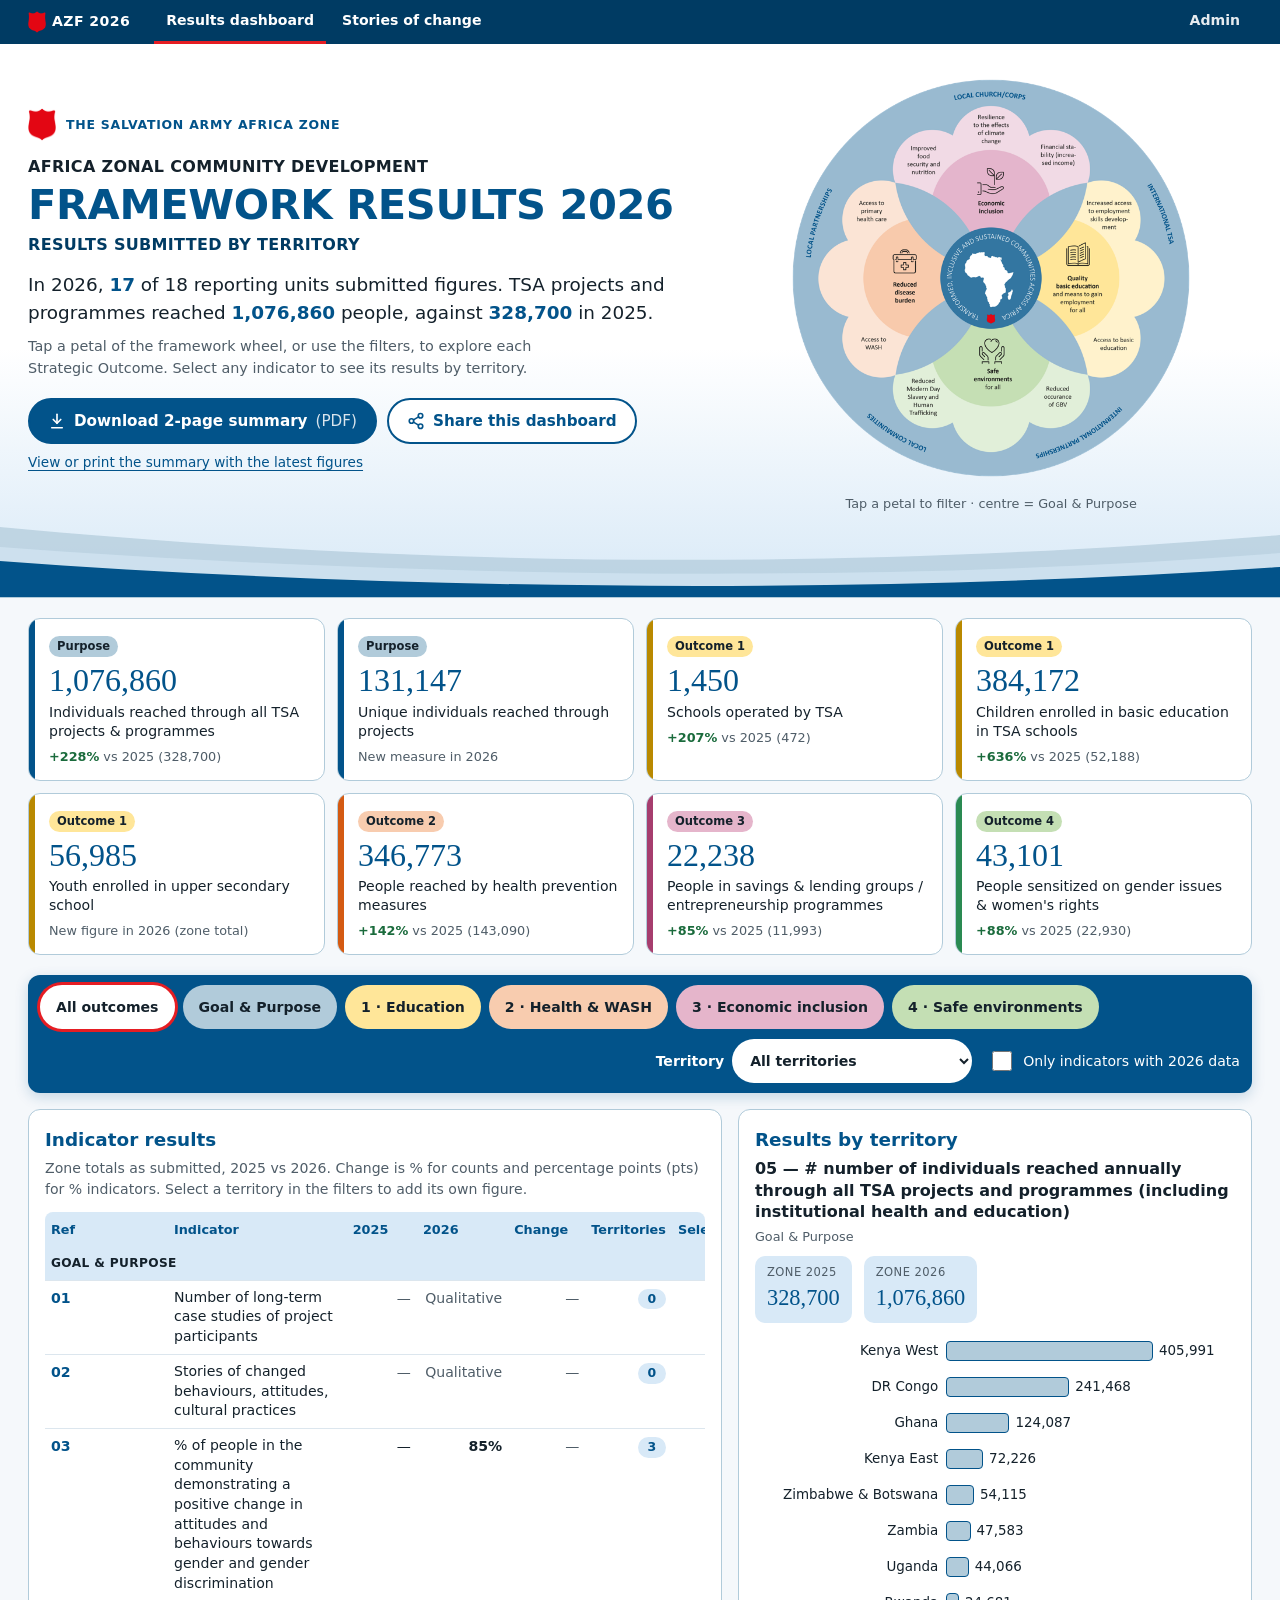
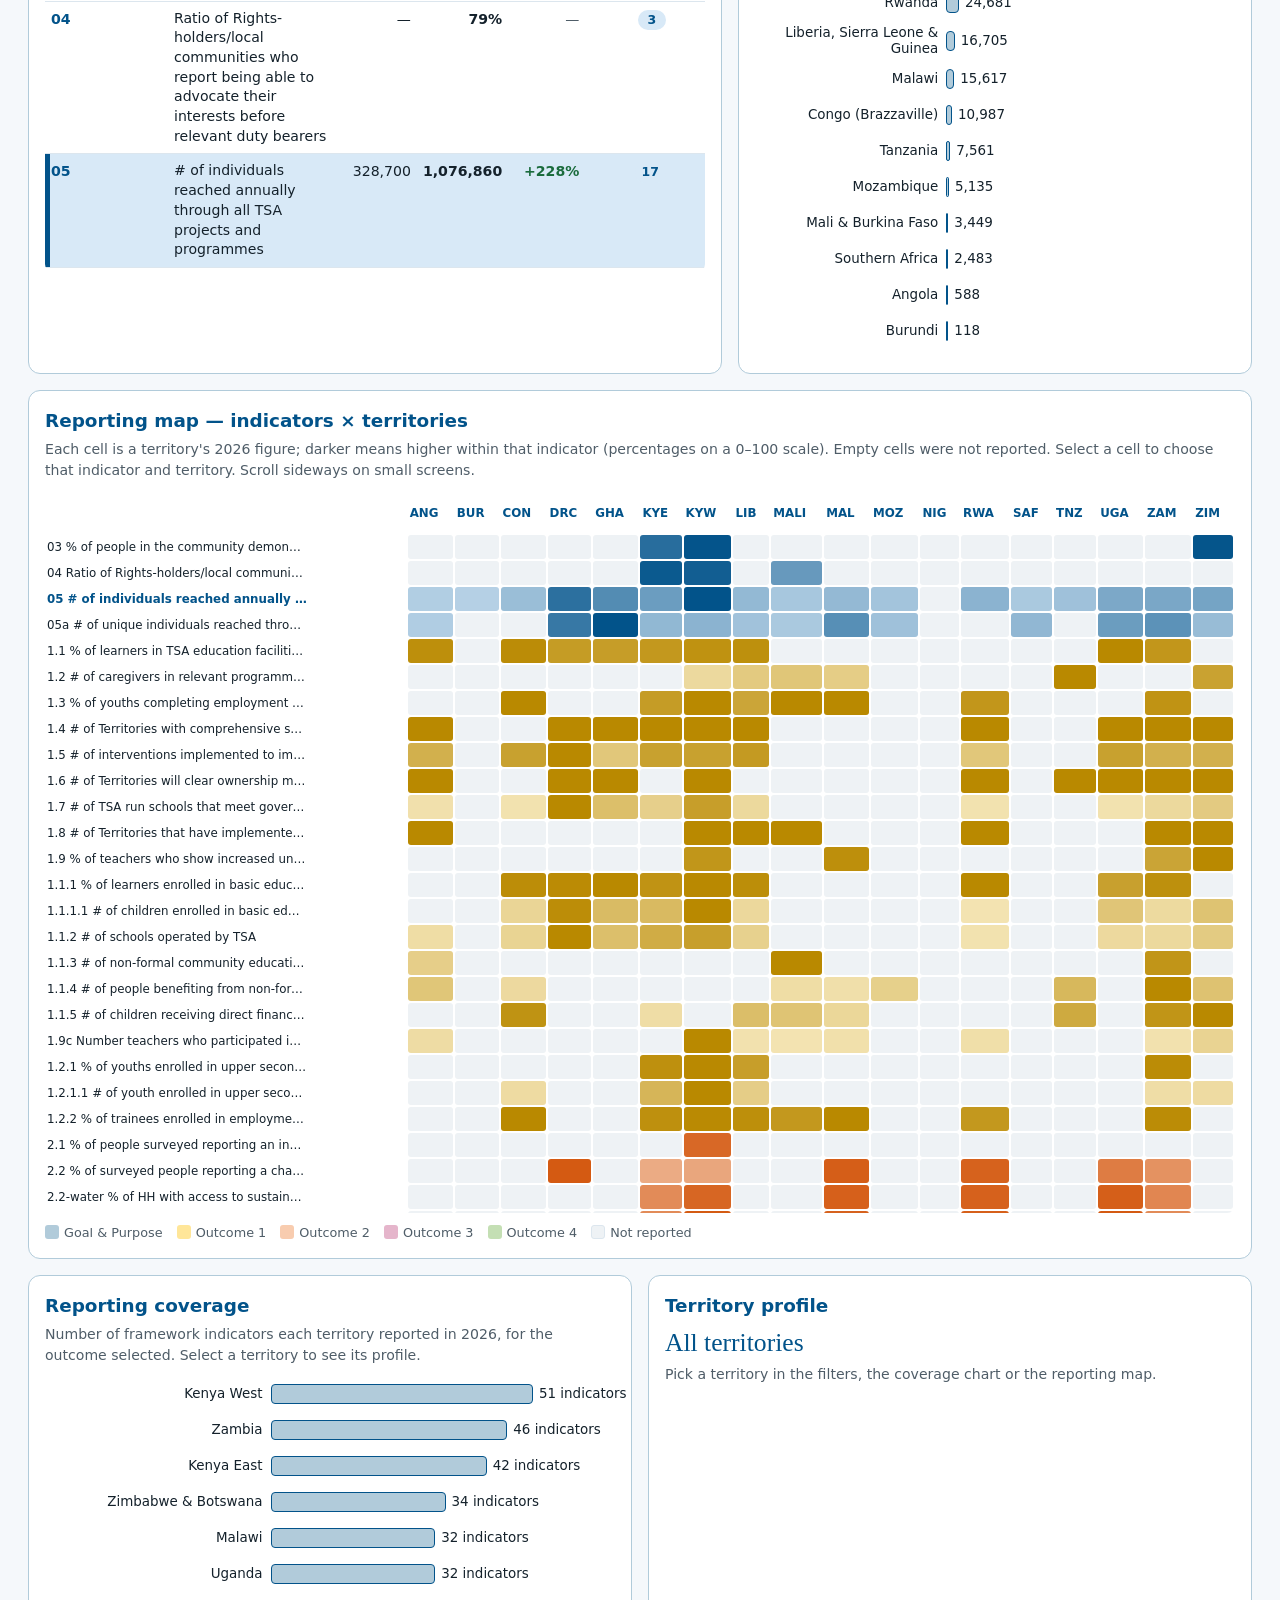
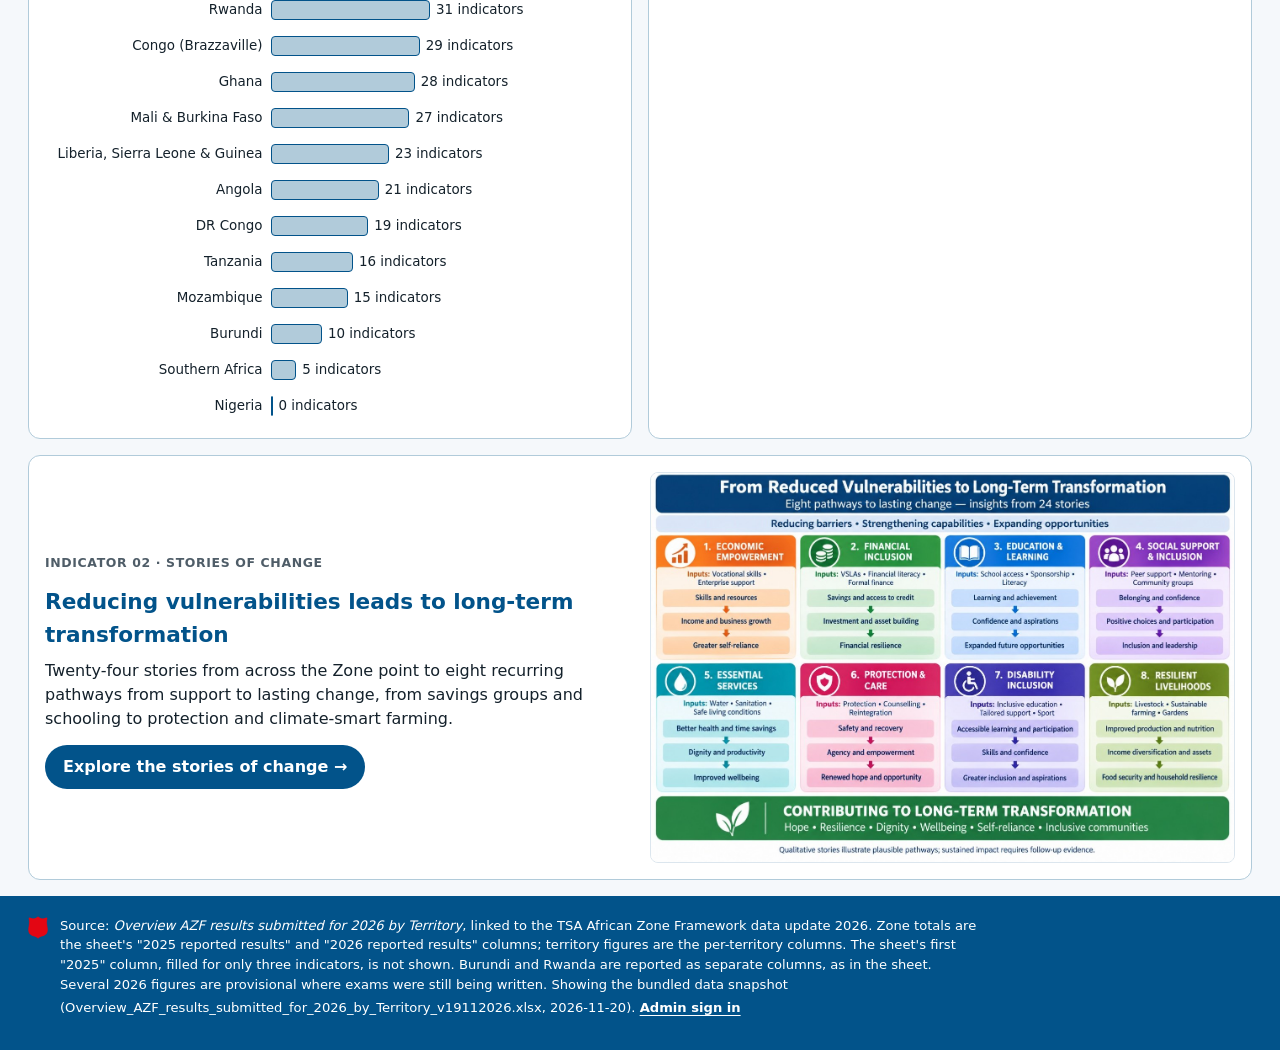
==== index.html @ 224fea6f "Add territory figures for 1.2.1.1 (youth enrolled in upper secondary) ZIM 521, LIB 2,870, ZAM 340, C" ====
<!DOCTYPE html>
<html lang="en">
<head>
  <meta charset="utf-8">
  <meta name="viewport" content="width=device-width, initial-scale=1">
  <meta name="color-scheme" content="light">
  <meta name="theme-color" content="#02538A">
  <meta name="description" content="Interactive dashboard of the 2026 results submitted by territory for The Salvation Army Africa Zonal Community Development Framework.">
  <title>Africa Zonal Community Development Framework — 2026 Results</title>
  <link rel="icon" href="assets/img/tsa-shield.png">
  <link rel="stylesheet" href="assets/css/style.css?v=20261120g">
</head>
<body>
  <a class="skip-link" href="#main">Skip to main content</a>
  <nav class="site-nav" aria-label="Site sections">
    <div class="wrap site-nav-in">
      <span class="site-brand"><img src="assets/img/tsa-shield.png" alt="" width="18" height="21"> AZF 2026</span>
      <a href="index.html" aria-current="page">Results dashboard</a>
      <a href="stories.html">Stories of change</a>
      <a href="admin.html" class="nav-admin">Admin</a>
    </div>
  </nav>

  <header class="hero" id="overview">
    <div class="wrap hero-grid">
      <div class="hero-text">
        <p class="brand"><img src="assets/img/tsa-shield.png" alt="" width="28" height="33"> <span>The Salvation Army Africa Zone</span></p>
        <p class="kicker">Africa Zonal Community Development</p>
        <h1>Framework results 2026</h1>
        <p class="kicker kicker-sub">Results submitted by territory</p>
        <p class="lede" id="lede">Loading results…</p>
        <p class="hint">Tap a petal of the framework wheel, or use the filters, to explore each Strategic Outcome. Select any indicator to see its results by territory.</p>
        <div class="hero-actions">
          <a class="act act-primary" href="assets/AZF-2026-summary.pdf" download><svg viewBox="0 0 24 24" aria-hidden="true"><path d="M12 3v12"/><path d="M7 10l5 5 5-5"/><path d="M5 21h14"/></svg>Download 2-page summary <span class="act-sub">(PDF)</span></a>
          <button type="button" class="act" data-share><svg viewBox="0 0 24 24" aria-hidden="true"><circle cx="18" cy="5" r="3"/><circle cx="6" cy="12" r="3"/><circle cx="18" cy="19" r="3"/><path d="M8.6 13.5l6.8 4"/><path d="M15.4 6.5l-6.8 4"/></svg>Share this dashboard</button>
        </div>
        <p class="act-note"><a href="summary.html">View or print the summary with the latest figures</a></p>
      </div>
      <nav class="wheel-col" aria-label="Framework wheel: filter by Strategic Outcome">
        <div class="wheel">
          <img src="assets/img/azf-wheel.png" alt="Africa Zonal Framework wheel. Goal in the centre: transformed, inclusive and sustained communities across Africa. Four outcomes around it: economic inclusion (top), quality education (right), safe environments (bottom), reduced disease burden (left)." width="720" height="720">
          <button type="button" class="hot" data-so="3" style="left:50%;top:26%" aria-pressed="false">Outcome 3: Economic inclusion</button>
          <button type="button" class="hot" data-so="1" style="left:74%;top:50%" aria-pressed="false">Outcome 1: Quality education and employment skills</button>
          <button type="button" class="hot" data-so="4" style="left:50%;top:74%" aria-pressed="false">Outcome 4: Safe environments for all</button>
          <button type="button" class="hot" data-so="2" style="left:26%;top:50%" aria-pressed="false">Outcome 2: Reduced disease burden</button>
          <button type="button" class="hot hot-c" data-so="P" style="left:50%;top:50%" aria-pressed="false">Goal and Purpose</button>
        </div>
        <p class="wheel-hint" aria-hidden="true">Tap a petal to filter · centre = Goal &amp; Purpose</p>
      </nav>
    </div>
    <div class="wave" aria-hidden="true"><svg viewBox="0 0 1200 80" preserveAspectRatio="none" focusable="false"><path d="M0,10 C300,40 700,62 1200,18 L1200,80 L0,80 Z" fill="#B1CBDA" opacity=".7"/><path d="M0,30 C350,58 800,70 1200,36 L1200,80 L0,80 Z" fill="#D8E9F7" opacity=".6"/><path d="M0,44 C380,74 820,78 1200,50 L1200,80 L0,80 Z" fill="#02538A"/></svg></div>
  </header>

  <main id="main" class="wrap" tabindex="-1">
    <section aria-labelledby="kpi-h">
      <h2 id="kpi-h" class="sr-only">Headline figures, 2026</h2>
      <ul class="kpis" id="kpis"></ul>
    </section>

    <form class="filters" id="filters" aria-label="Filters" onsubmit="return false">
      <fieldset class="chips">
        <legend class="sr-only">Strategic Outcome</legend>
        <button type="button" class="chip" data-so="all" aria-pressed="true">All outcomes</button>
        <button type="button" class="chip so-P" data-so="P" aria-pressed="false">Goal &amp; Purpose</button>
        <button type="button" class="chip so-1" data-so="1" aria-pressed="false">1 · Education</button>
        <button type="button" class="chip so-2" data-so="2" aria-pressed="false">2 · Health &amp; WASH</button>
        <button type="button" class="chip so-3" data-so="3" aria-pressed="false">3 · Economic inclusion</button>
        <button type="button" class="chip so-4" data-so="4" aria-pressed="false">4 · Safe environments</button>
      </fieldset>
      <div class="filter-row">
        <label class="field"><span>Territory</span>
          <select id="tty-select"><option value="">All territories</option></select>
        </label>
        <label class="check"><input type="checkbox" id="only-data"> Only indicators with 2026 data</label>
      </div>
    </form>

    <p class="sr-only" aria-live="polite" id="announce"></p>

    <div class="grid">
      <section class="card" aria-labelledby="ind-h" id="indicator-results">
        <h2 id="ind-h">Indicator results</h2>
        <p class="cap">Zone totals as submitted, 2025 vs 2026. Change is % for counts and percentage points (pts) for % indicators. Select a territory in the filters to add its own figure.</p>
        <div class="table-scroll" tabindex="0" role="region" aria-label="Indicator table (scrollable)">
          <table class="ind-table">
            <caption class="sr-only">Framework indicators with zone totals for 2025 and 2026, change, and number of territories reporting</caption>
            <thead><tr>
              <th scope="col">Ref</th>
              <th scope="col">Indicator</th>
              <th scope="col" class="n">2025</th>
              <th scope="col" class="n">2026</th>
              <th scope="col" class="n">Change</th>
              <th scope="col" class="n">Territories</th>
              <th scope="col" class="n" id="th-tty">Selected territory</th>
            </tr></thead>
            <tbody id="ind-body"></tbody>
          </table>
        </div>
      </section>

      <section class="card" aria-labelledby="bt-h" id="by-territory">
        <h2 id="bt-h">Results by territory</h2>
        <p class="sel-title" id="sel-title">—</p>
        <p class="sel-meta" id="sel-meta"></p>
        <dl class="zone">
          <div><dt>Zone 2025</dt><dd id="sel-z25">—</dd></div>
          <div><dt>Zone 2026</dt><dd id="sel-z26">—</dd></div>
        </dl>
        <ol class="bars" id="bars" aria-label="Territory figures for the selected indicator, highest first"></ol>
        <ul class="notes" id="bar-notes"></ul>
      </section>
    </div>

    <section class="card" aria-labelledby="map-h" id="reporting-map">
      <h2 id="map-h">Reporting map — indicators × territories</h2>
      <p class="cap">Each cell is a territory's 2026 figure; darker means higher within that indicator (percentages on a 0–100 scale). Empty cells were not reported. Select a cell to choose that indicator and territory. Scroll sideways on small screens.</p>
      <div class="table-scroll heat-scroll" tabindex="0" role="region" aria-label="Reporting map table (scroll sideways)">
        <table class="heat" id="heat"></table>
      </div>
      <ul class="legend" aria-label="Colour key">
        <li><i class="sw so-P"></i>Goal &amp; Purpose</li><li><i class="sw so-1"></i>Outcome 1</li><li><i class="sw so-2"></i>Outcome 2</li><li><i class="sw so-3"></i>Outcome 3</li><li><i class="sw so-4"></i>Outcome 4</li><li><i class="sw none"></i>Not reported</li>
      </ul>
    </section>

    <div class="grid grid-even">
      <section class="card" aria-labelledby="cov-h" id="coverage">
        <h2 id="cov-h">Reporting coverage</h2>
        <p class="cap">Number of framework indicators each territory reported in 2026, for the outcome selected. Select a territory to see its profile.</p>
        <ol class="bars" id="cov-bars" aria-label="Indicators reported per territory, most first"></ol>
      </section>
      <section class="card" aria-labelledby="tp-h" id="territory-profile">
        <h2 id="tp-h">Territory profile</h2>
        <p class="tty-name" id="tty-name">All territories</p>
        <p class="cap" id="tty-countries">Pick a territory in the filters, the coverage chart or the reporting map.</p>
        <div id="tty-profile"></div>
      </section>
    </div>

    <section class="card story-teaser" id="stories" aria-labelledby="st-h">
      <div class="st-text">
        <p class="st-kicker">Indicator 02 · Stories of change</p>
        <h2 id="st-h">Reducing vulnerabilities leads to long-term transformation</h2>
        <p>Twenty-four stories from across the Zone point to eight recurring pathways from support to lasting change, from savings groups and schooling to protection and climate-smart farming.</p>
        <a class="btn-link" href="stories.html">Explore the stories of change →</a>
      </div>
      <a class="st-img" href="stories.html" tabindex="-1" aria-hidden="true"><img src="assets/img/stories-pathways.jpg" alt="" loading="lazy" width="1385" height="923"></a>
    </section>
  </main>

  <footer class="foot">
    <div class="wrap">
      <img src="assets/img/tsa-shield.png" alt="" width="20" height="23">
      <p>Source: <i id="src-name">Overview AZF results submitted for 2026 by Territory</i>, linked to the TSA African Zone Framework data update 2026. Zone totals are the sheet's "2025 reported results" and "2026 reported results" columns; territory figures are the per-territory columns. The sheet's first "2025" column, filled for only three indicators, is not shown. Burundi and Rwanda are reported as separate columns, as in the sheet. Several 2026 figures are provisional where exams were still being written. <span id="built"></span> <a class="admin-link" href="admin.html">Admin sign in</a></p>
    </div>
  </footer>

  <script src="assets/js/share.js?v=20261120g" defer></script>
  <script src="assets/js/config.js?v=20261120g"></script>
  <script src="data/azf-data.js?v=20261120g"></script>
  <script src="assets/js/data-loader.js?v=20261120g"></script>
  <script src="assets/js/app.js?v=20261120g"></script>
</body>
</html>
---- assets/css/style.css ----
/* Africa Zonal Community Development Framework dashboard
   Colours taken from the TSA African Zone Framework deck. */
:root {
  --navy: #02538A; --navy-dark: #003B63; --sky: #B1CBDA; --ice: #D8E9F7; --red: #E51D23;
  --ink: #14212B; --muted: #4F5D68; --line: #DCE6EE; --bg: #F5F8FB; --card: #FFFFFF;
  --up: #1A6B3C; --down: #A8321F; --focus: #E51D23;
  /* Outcome colours: c = strong, l = slide fill, x = pale tint */
  --P-c: #02538A; --P-l: #B1CBDA; --P-x: #D8E9F7;
  --1-c: #B98900; --1-l: #FFE699; --1-x: #FFF6D7;
  --2-c: #D45A12; --2-l: #F8CCAF; --2-x: #FDEBDF;
  --3-c: #A63D6E; --3-l: #E5B5CB; --3-x: #F6E2EB;
  --4-c: #2A8A52; --4-l: #C4DFB4; --4-x: #EAF2E3;
  --radius: 12px;
  font-family: system-ui, -apple-system, "Segoe UI", Roboto, "Helvetica Neue", Arial, sans-serif;
}
* { box-sizing: border-box; }
html { -webkit-text-size-adjust: 100%; }
body { margin: 0; background: var(--bg); color: var(--ink); font-size: 1rem; line-height: 1.5; }
img { max-width: 100%; height: auto; }
.wrap { max-width: 1280px; margin: 0 auto; padding: 0 clamp(12px, 3vw, 28px); }
.sr-only { position: absolute !important; width: 1px; height: 1px; padding: 0; margin: -1px; overflow: hidden; clip: rect(0 0 0 0); white-space: nowrap; border: 0; }
.skip-link { position: absolute; left: 12px; top: -60px; z-index: 100; background: var(--navy); color: #fff; padding: 10px 16px; border-radius: 8px; font-weight: 700; }
.skip-link:focus { top: 12px; }
:focus-visible { outline: 3px solid var(--focus); outline-offset: 2px; }
button { font: inherit; }

/* Hero */
.hero { position: relative; overflow: hidden; background: linear-gradient(180deg, #fff 0%, #fff 55%, var(--ice) 100%); padding: 24px 0 84px; border-bottom: 1px solid var(--sky); }
.hero-grid { display: grid; grid-template-columns: minmax(0, 1.3fr) minmax(0, 1fr); gap: 24px; align-items: center; position: relative; z-index: 1; }
.brand { display: flex; align-items: center; gap: 10px; margin: 0 0 14px; font-weight: 700; font-size: .78rem; letter-spacing: .06em; text-transform: uppercase; color: var(--navy); }
.kicker { margin: 0 0 4px; font-weight: 700; text-transform: uppercase; letter-spacing: .02em; font-size: clamp(.85rem, 1.6vw, 1rem); }
.kicker-sub { color: var(--navy-dark); }
h1 { margin: 0 0 6px; color: var(--navy); font-weight: 800; text-transform: uppercase; line-height: 1.05; font-size: clamp(1.7rem, 4.2vw, 2.6rem); letter-spacing: -.01em; }
.lede { font-size: clamp(1rem, 1.8vw, 1.15rem); margin: 14px 0 0; max-width: 58ch; }
.lede strong { color: var(--navy); }
.hint { color: var(--muted); font-size: .9rem; margin: 10px 0 0; max-width: 58ch; }
.wheel-col { min-width: 0; }
.wheel { position: relative; width: 100%; max-width: 420px; margin: 0 auto; aspect-ratio: 1 / 1; }
.wheel img { display: block; width: 100%; height: 100%; }
.hot { position: absolute; width: 24%; height: 24%; transform: translate(-50%, -50%); border-radius: 50%; border: 0; background: transparent; cursor: pointer; color: transparent; font-size: 1px; overflow: hidden; }
.hot-c { width: 20%; height: 20%; }
.hot:hover { background: rgba(255, 255, 255, .28); box-shadow: 0 0 0 3px var(--navy); }
.hot:focus-visible { outline: none; box-shadow: 0 0 0 4px var(--focus); background: rgba(255, 255, 255, .28); }
.hot[aria-pressed="true"] { box-shadow: 0 0 0 4px var(--red); }
.wheel-hint { text-align: center; font-size: .8rem; color: var(--muted); margin: 6px 0 0; }
.wave { position: absolute; left: 0; right: 0; bottom: 0; height: 80px; }
.wave svg { width: 100%; height: 100%; display: block; }

/* KPIs */
.kpis { list-style: none; padding: 0; margin: 20px 0; display: grid; grid-template-columns: repeat(auto-fit, minmax(180px, 1fr)); gap: 12px; }
.kpi { position: relative; overflow: hidden; background: var(--card); border: 1px solid var(--sky); border-radius: var(--radius); padding: 14px 14px 14px 20px; }
.kpi::before { content: ""; position: absolute; inset: 0 auto 0 0; width: 6px; background: var(--k); }
.kpi .tag { display: inline-block; font-size: .72rem; font-weight: 700; padding: 2px 8px; border-radius: 99px; background: var(--kl); color: var(--ink); }
.kpi .val { display: block; font-family: Georgia, "Times New Roman", serif; font-size: clamp(1.6rem, 3vw, 2rem); color: var(--navy); font-variant-numeric: tabular-nums; margin-top: 6px; line-height: 1.1; }
.kpi .lab { display: block; font-size: .88rem; margin-top: 4px; line-height: 1.35; }
.kpi .chg { display: block; font-size: .8rem; color: var(--muted); margin-top: 6px; }
.up { color: var(--up); font-weight: 700; } .down { color: var(--down); font-weight: 700; }

/* Filters */
.filters { position: sticky; top: 0; z-index: 20; background: var(--navy); border-radius: var(--radius); padding: 10px 12px; margin: 0 0 16px; display: flex; flex-wrap: wrap; gap: 10px 16px; align-items: center; box-shadow: 0 4px 14px rgba(2, 83, 138, .2); }
.chips { border: 0; margin: 0; padding: 0; display: flex; gap: 8px; flex-wrap: wrap; min-width: 0; }
.chip { border: 2px solid transparent; border-radius: 99px; padding: 8px 14px; min-height: 44px; font-size: .88rem; font-weight: 700; cursor: pointer; background: #fff; color: var(--ink); }
.chip.so-P { background: var(--P-l); } .chip.so-1 { background: var(--1-l); } .chip.so-2 { background: var(--2-l); } .chip.so-3 { background: var(--3-l); } .chip.so-4 { background: var(--4-l); }
.chip[aria-pressed="true"] { border-color: #fff; box-shadow: 0 0 0 3px var(--red); }
.chip:focus-visible { outline: 3px solid #fff; outline-offset: 2px; }
.filter-row { display: flex; flex-wrap: wrap; gap: 10px 16px; align-items: center; margin-left: auto; }
.field { display: flex; align-items: center; gap: 8px; color: #fff; font-size: .88rem; font-weight: 600; }
.field select { min-height: 44px; border-radius: 99px; border: 0; padding: 0 14px; font: inherit; font-weight: 600; color: var(--ink); background: #fff; max-width: 240px; }
.check { color: #fff; font-size: .88rem; display: flex; align-items: center; gap: 8px; min-height: 44px; cursor: pointer; }
.check input { width: 20px; height: 20px; accent-color: var(--red); }
.filters :focus-visible { outline-color: #fff; }

/* Layout & cards */
.grid { display: grid; grid-template-columns: minmax(0, 1.35fr) minmax(0, 1fr); gap: 16px; margin-bottom: 16px; }
.grid-even { grid-template-columns: minmax(0, 1fr) minmax(0, 1fr); }
.card { background: var(--card); border: 1px solid var(--sky); border-radius: var(--radius); padding: 16px; min-width: 0; margin-bottom: 16px; }
.grid > .card { margin-bottom: 0; }
.card h2 { margin: 0 0 4px; color: var(--navy); font-size: 1.15rem; font-weight: 800; }
.cap { margin: 0 0 12px; font-size: .88rem; color: var(--muted); }
.table-scroll { overflow: auto; max-height: 660px; border-radius: 8px; }
.table-scroll:focus-visible { outline-offset: 0; }

/* Indicator table */
.ind-table { width: 100%; border-collapse: collapse; font-size: .88rem; font-variant-numeric: tabular-nums; }
.ind-table th { position: sticky; top: 0; z-index: 1; background: var(--ice); color: var(--navy); text-align: left; font-size: .8rem; padding: 8px 6px; }
.ind-table td { padding: 7px 6px; border-bottom: 1px solid var(--line); vertical-align: top; }
.n { text-align: right; white-space: nowrap; }
.ind-table tr.grp td { background: var(--gx); font-weight: 800; font-size: .76rem; text-transform: uppercase; letter-spacing: .03em; }
.ind-table tr.row { cursor: pointer; }
.ind-table tr.row:hover td { background: #F2F7FB; }
.ind-table tr.row.sel td { background: var(--rx); }
.ind-table tr.row.sel td:first-child { box-shadow: inset 5px 0 0 var(--rc); }
.ref { font-weight: 700; color: var(--navy); white-space: nowrap; }
.pick { all: unset; cursor: pointer; display: block; line-height: 1.4; }
.pick:focus-visible { outline: 3px solid var(--focus); outline-offset: 2px; border-radius: 3px; }
.pill { display: inline-block; min-width: 28px; text-align: center; border-radius: 99px; padding: 1px 7px; font-size: .78rem; font-weight: 700; background: var(--ice); color: var(--navy); }
.muted { color: var(--muted); }
.v26 { font-weight: 700; }

/* Selected indicator panel */
.sel-title { font-weight: 800; margin: 0 0 4px; line-height: 1.35; }
.sel-meta { font-size: .8rem; color: var(--muted); margin: 0 0 10px; }
.zone { display: flex; gap: 12px; flex-wrap: wrap; margin: 6px 0 12px; }
.zone div { background: var(--ice); border-radius: 10px; padding: 8px 12px; }
.zone dt { font-size: .72rem; color: var(--muted); text-transform: uppercase; letter-spacing: .04em; }
.zone dd { margin: 0; font-family: Georgia, "Times New Roman", serif; font-size: 1.4rem; color: var(--navy); font-variant-numeric: tabular-nums; }

/* HTML bar charts (accessible: real text + buttons) */
.bars { list-style: none; margin: 0; padding: 0; display: grid; gap: 4px; }
.bar-btn { all: unset; box-sizing: border-box; cursor: pointer; display: grid; grid-template-columns: minmax(90px, 38%) minmax(0, 1fr); gap: 8px; align-items: center; width: 100%; min-height: 32px; padding: 2px 4px; border-radius: 6px; }
.bar-btn:hover { background: #F2F7FB; }
.bar-btn:focus-visible { outline: 3px solid var(--focus); outline-offset: 1px; }
.bar-btn[aria-pressed="true"] .bl { color: var(--red); font-weight: 800; }
.bl { font-size: .84rem; text-align: right; overflow-wrap: anywhere; line-height: 1.2; }
.bt { display: flex; align-items: center; gap: 6px; min-width: 0; }
.bf { height: 20px; border-radius: 4px; background: var(--fill); border: 1px solid var(--stroke); flex: 0 0 auto; min-width: 2px; }
.bar-btn[aria-pressed="true"] .bf { background: var(--stroke); }
.bv { font-size: .84rem; font-variant-numeric: tabular-nums; white-space: nowrap; }
.ref-line { position: relative; }
.empty { color: var(--muted); font-size: .9rem; }
.notes { list-style: none; margin: 10px 0 0; padding: 0; font-size: .8rem; color: var(--muted); }
.notes li { padding: 4px 0; border-top: 1px dashed var(--line); }
.notes b { color: var(--ink); }

/* Heat map */
.heat-scroll { max-height: 720px; }
.heat { border-collapse: separate; border-spacing: 2px; font-size: .74rem; min-width: 760px; width: 100%; }
.heat thead th { position: sticky; top: 0; z-index: 2; background: var(--card); color: var(--navy); font-weight: 700; padding: 4px 0; text-align: center; }
.heat thead th abbr { text-decoration: none; }
.heat thead th button { all: unset; cursor: pointer; padding: 6px 2px; display: block; border-radius: 4px; }
.heat thead th button[aria-pressed="true"] { color: var(--red); text-decoration: underline; }
.heat thead th button:focus-visible { outline: 3px solid var(--focus); }
.heat tbody th { position: sticky; left: 0; z-index: 1; background: var(--card); text-align: left; font-weight: 400; max-width: 260px; min-width: 160px; padding: 0 6px 0 0; }
.heat tbody th button { all: unset; cursor: pointer; display: block; white-space: nowrap; overflow: hidden; text-overflow: ellipsis; max-width: 260px; line-height: 24px; }
.heat tbody th button[aria-pressed="true"] { font-weight: 800; color: var(--navy); }
.heat tbody th button:focus-visible { outline: 3px solid var(--focus); }
.heat td { padding: 0; }
.cell { all: unset; box-sizing: border-box; display: block; width: 100%; min-width: 26px; height: 24px; border-radius: 3px; background: #EEF2F5; cursor: pointer; }
.cell:focus-visible { outline: 3px solid var(--focus); outline-offset: 0; }
.cell.sel { box-shadow: inset 0 0 0 2px var(--red); }
.legend { list-style: none; display: flex; flex-wrap: wrap; gap: 6px 14px; padding: 0; margin: 10px 0 0; font-size: .8rem; color: var(--muted); }
.sw { display: inline-block; width: 14px; height: 14px; border-radius: 3px; vertical-align: -2px; margin-right: 5px; }
.sw.so-P { background: var(--P-l); } .sw.so-1 { background: var(--1-l); } .sw.so-2 { background: var(--2-l); } .sw.so-3 { background: var(--3-l); } .sw.so-4 { background: var(--4-l); } .sw.none { background: #EEF2F5; border: 1px solid var(--line); }

/* Territory profile */
.tty-name { font-family: Georgia, "Times New Roman", serif; font-size: 1.6rem; color: var(--navy); margin: 0 0 2px; }
.profile { width: 100%; border-collapse: collapse; font-size: .86rem; }
.profile th, .profile td { padding: 6px; border-bottom: 1px solid var(--line); text-align: left; vertical-align: top; }
.profile th { background: var(--ice); color: var(--navy); font-size: .78rem; position: sticky; top: 0; }

/* Stories */
.story summary { cursor: pointer; font-weight: 800; color: var(--navy); min-height: 44px; display: flex; align-items: center; }
.story-body { white-space: pre-line; font-size: .95rem; line-height: 1.65; max-width: 80ch; }

/* Footer */
.foot { background: var(--navy); color: #fff; padding: 20px 0 28px; font-size: .82rem; }
.foot .wrap { display: flex; gap: 12px; align-items: flex-start; }
.foot p { margin: 0; max-width: 110ch; }

/* ---------- Tablet ---------- */
@media (max-width: 980px) {
  .grid, .grid-even { grid-template-columns: 1fr; }
  .grid > .card { margin-bottom: 0; }
  .filter-row { margin-left: 0; }
}

/* ---------- Phone ---------- */
@media (max-width: 680px) {
  .hero { padding: 16px 0 64px; }
  .hero-grid { grid-template-columns: 1fr; gap: 12px; }
  .wheel { max-width: 300px; }
  .kpis { grid-template-columns: 1fr 1fr; gap: 8px; }
  .kpi { padding: 12px 10px 12px 16px; }
  .filters { position: static; border-radius: 0 0 var(--radius) var(--radius); margin: 0 calc(-1 * clamp(12px, 3vw, 28px)) 12px; padding: 8px 10px; }
  .chips { flex-wrap: nowrap; overflow-x: auto; scrollbar-width: none; padding: 4px 2px; width: 100%; -webkit-overflow-scrolling: touch; }
  .chips::-webkit-scrollbar { display: none; }
  .chip { flex: 0 0 auto; }
  .filter-row { width: 100%; }
  .field { flex: 1 1 100%; }
  .field select { flex: 1; max-width: none; }
  .table-scroll { max-height: none; }
  /* Indicator table becomes stacked cards */
  .ind-table thead { position: absolute; width: 1px; height: 1px; overflow: hidden; clip: rect(0 0 0 0); }
  .ind-table, .ind-table tbody, .ind-table tr, .ind-table td { display: block; width: 100%; }
  .ind-table tr.grp td { border-radius: 8px; margin-top: 10px; }
  .ind-table tr.row { display: grid; grid-template-columns: auto 1fr; gap: 2px 10px; padding: 10px 8px; border-bottom: 1px solid var(--line); }
  .ind-table tr.row td { border: 0; padding: 0; }
  .ind-table tr.row td.ref { grid-row: 1; grid-column: 1; }
  .ind-table tr.row td.label { grid-row: 1; grid-column: 2; }
  .ind-table tr.row td.n { grid-column: 1 / -1; display: flex; justify-content: space-between; text-align: left; }
  .ind-table tr.row td.n::before { content: attr(data-label); color: var(--muted); font-weight: 400; }
  .ind-table tr.row td.n.blank { display: none; }
  .ind-table tr.row.sel { background: var(--rx); box-shadow: inset 5px 0 0 var(--rc); }
  .ind-table tr.row.sel td { background: transparent; box-shadow: none; }
  .bar-btn { grid-template-columns: minmax(80px, 40%) minmax(0, 1fr); }
  .heat tbody th { min-width: 120px; max-width: 150px; }
  .heat tbody th button { max-width: 150px; }
  .foot .wrap { flex-direction: column; }
}

@media (prefers-reduced-motion: no-preference) {
  .chip, .hot, .bf, .cell { transition: background-color .25s ease, box-shadow .25s ease, width .35s ease; }
}
@media (forced-colors: active) {
  .bf, .cell { forced-color-adjust: none; border: 1px solid CanvasText; }
  .chip[aria-pressed="true"], .hot[aria-pressed="true"] { outline: 3px solid Highlight; }
}
@media print {
  .filters, .skip-link, .wheel-hint, .hint { display: none; }
  .table-scroll { max-height: none; overflow: visible; }
  .story[open] .story-body, .story .story-body { display: block; }
  body { background: #fff; }
}

.admin-link { color: #fff; font-weight: 700; text-underline-offset: 3px; display: inline-block; padding: 4px 0; min-height: 24px; }
.admin-link:focus-visible { outline-color: #fff; }

/* Site navigation (shared) */
.site-nav { background: var(--navy-dark); }
.site-nav-in { display: flex; align-items: center; gap: 4px; overflow-x: auto; scrollbar-width: none; }
.site-nav-in::-webkit-scrollbar { display: none; }
.site-nav a { flex: 0 0 auto; color: #fff; text-decoration: none; font-weight: 700; font-size: .88rem; padding: 0 12px; min-height: 44px; display: inline-flex; align-items: center; gap: 6px; border-bottom: 3px solid transparent; }
.site-nav a:hover { background: rgba(255,255,255,.08); }
.site-nav a[aria-current="page"] { border-bottom-color: var(--red); }
.site-nav a:focus-visible { outline: 3px solid #fff; outline-offset: -3px; }
.site-nav .site-brand { flex: 0 0 auto; display: inline-flex; align-items: center; gap: 6px; min-height: 44px; padding: 0 12px 0 0; margin-right: 8px; color: #fff; font-weight: 700; font-size: .88rem; letter-spacing: .03em; cursor: default; user-select: none; }
.site-nav .nav-admin { margin-left: auto; font-weight: 600; opacity: .9; }

/* Stories teaser on the dashboard */
.story-teaser { display: grid; grid-template-columns: minmax(0, 1fr) minmax(0, 1fr); gap: 20px; align-items: center; }
.st-kicker { margin: 0 0 4px; font-size: .78rem; font-weight: 700; letter-spacing: .05em; text-transform: uppercase; color: var(--muted); }
.story-teaser h2 { font-size: 1.35rem; }
.story-teaser p { margin: 8px 0 14px; }
.st-img img { display: block; width: 100%; border-radius: 8px; border: 1px solid var(--line); }
.btn-link { display: inline-flex; align-items: center; min-height: 44px; padding: 8px 18px; border-radius: 99px; background: var(--navy); color: #fff; font-weight: 700; text-decoration: none; }
.btn-link:hover { background: var(--navy-dark); }
@media (max-width: 760px) { .story-teaser { grid-template-columns: 1fr; } .st-img { order: -1; } }

/* Share button + toast (shared) */
.site-nav .nav-share { margin-left: auto; flex: 0 0 auto; display: inline-flex; align-items: center; gap: 6px; min-height: 36px; margin-top: 4px; margin-bottom: 4px; padding: 0 14px; border-radius: 99px; border: 2px solid rgba(255,255,255,.75); background: transparent; color: #fff; font: inherit; font-weight: 700; font-size: .85rem; cursor: pointer; }
.site-nav .nav-share:hover { background: rgba(255,255,255,.12); }
.site-nav .nav-share:focus-visible { outline: 3px solid #fff; outline-offset: 2px; }
.site-nav .nav-share svg { width: 16px; height: 16px; fill: none; stroke: currentColor; stroke-width: 2; stroke-linecap: round; stroke-linejoin: round; }
.site-nav .nav-share + .nav-admin { margin-left: 0; }
.share-toast { position: fixed; left: 50%; bottom: 20px; transform: translate(-50%, 140%); background: #14212B; color: #fff; padding: 12px 18px; border-radius: 12px; font-weight: 600; font-size: .9rem; max-width: calc(100vw - 24px); box-shadow: 0 8px 24px rgba(0,0,0,.25); z-index: 200; overflow-wrap: anywhere; transition: transform .25s ease; }
.share-toast.show { transform: translate(-50%, 0); }
@media (prefers-reduced-motion: reduce) { .share-toast { transition: none; } }
@media print { .nav-share, .share-toast { display: none !important; } }
.foot p { min-width: 0; overflow-wrap: anywhere; }

/* Dashboard actions: download summary + share */
.hero-actions { display: flex; flex-wrap: wrap; gap: 10px; margin-top: 18px; }
.act { display: inline-flex; align-items: center; gap: 8px; min-height: 46px; padding: 10px 18px; border-radius: 99px; border: 2px solid var(--navy); background: #fff; color: var(--navy); font: inherit; font-weight: 700; font-size: .95rem; text-decoration: none; cursor: pointer; }
.act svg { width: 18px; height: 18px; fill: none; stroke: currentColor; stroke-width: 2.2; stroke-linecap: round; stroke-linejoin: round; flex: 0 0 auto; }
.act:hover { background: var(--ice); }
.act-primary { background: var(--navy); color: #fff; }
.act-primary:hover { background: var(--navy-dark); }
.act:focus-visible { outline: 3px solid var(--focus); outline-offset: 2px; }
.act-sub { font-weight: 400; opacity: .85; }
.act-note { margin: 8px 0 0; font-size: .85rem; }
.act-note a { color: var(--navy); text-underline-offset: 3px; }
@media (max-width: 480px) { .hero-actions .act { flex: 1 1 100%; justify-content: center; } }
@media print { .hero-actions, .act-note { display: none; } }

@media (min-width: 1000px) { .kpis { grid-template-columns: repeat(4, minmax(0, 1fr)); } }
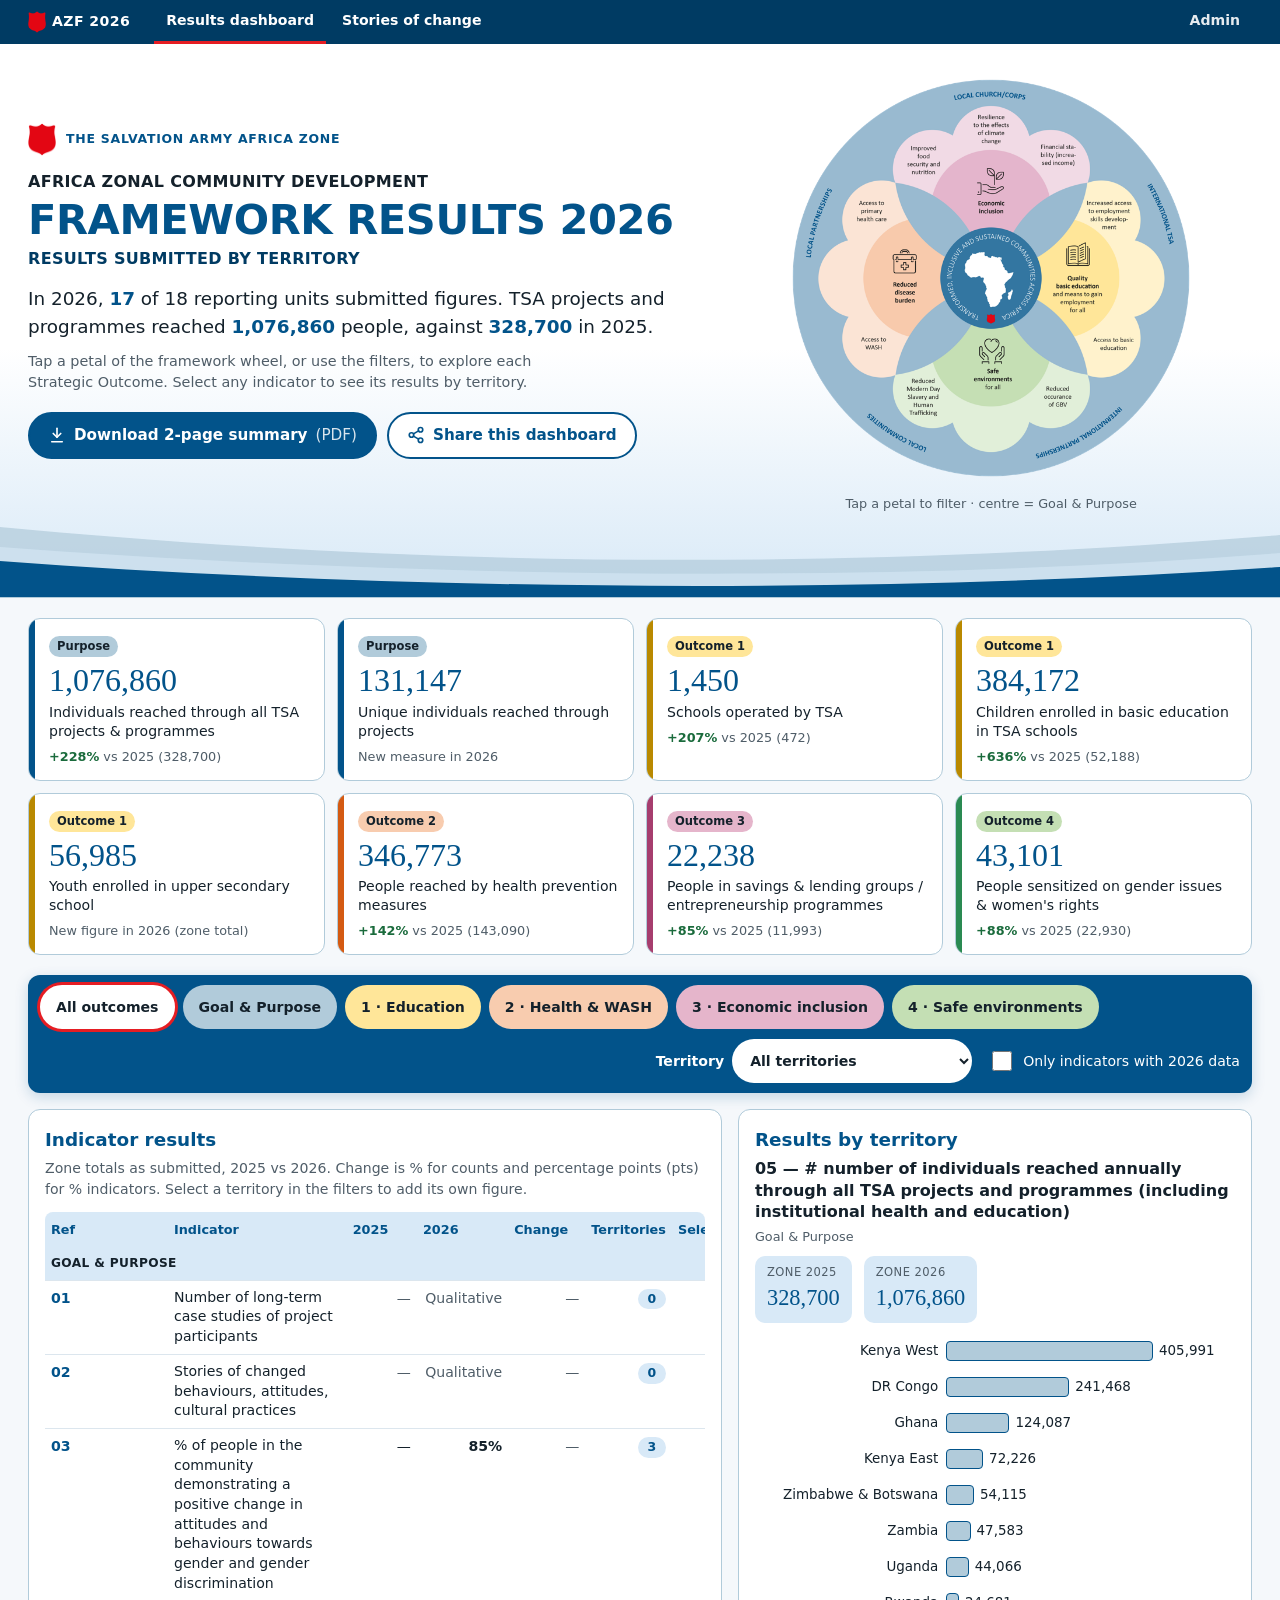
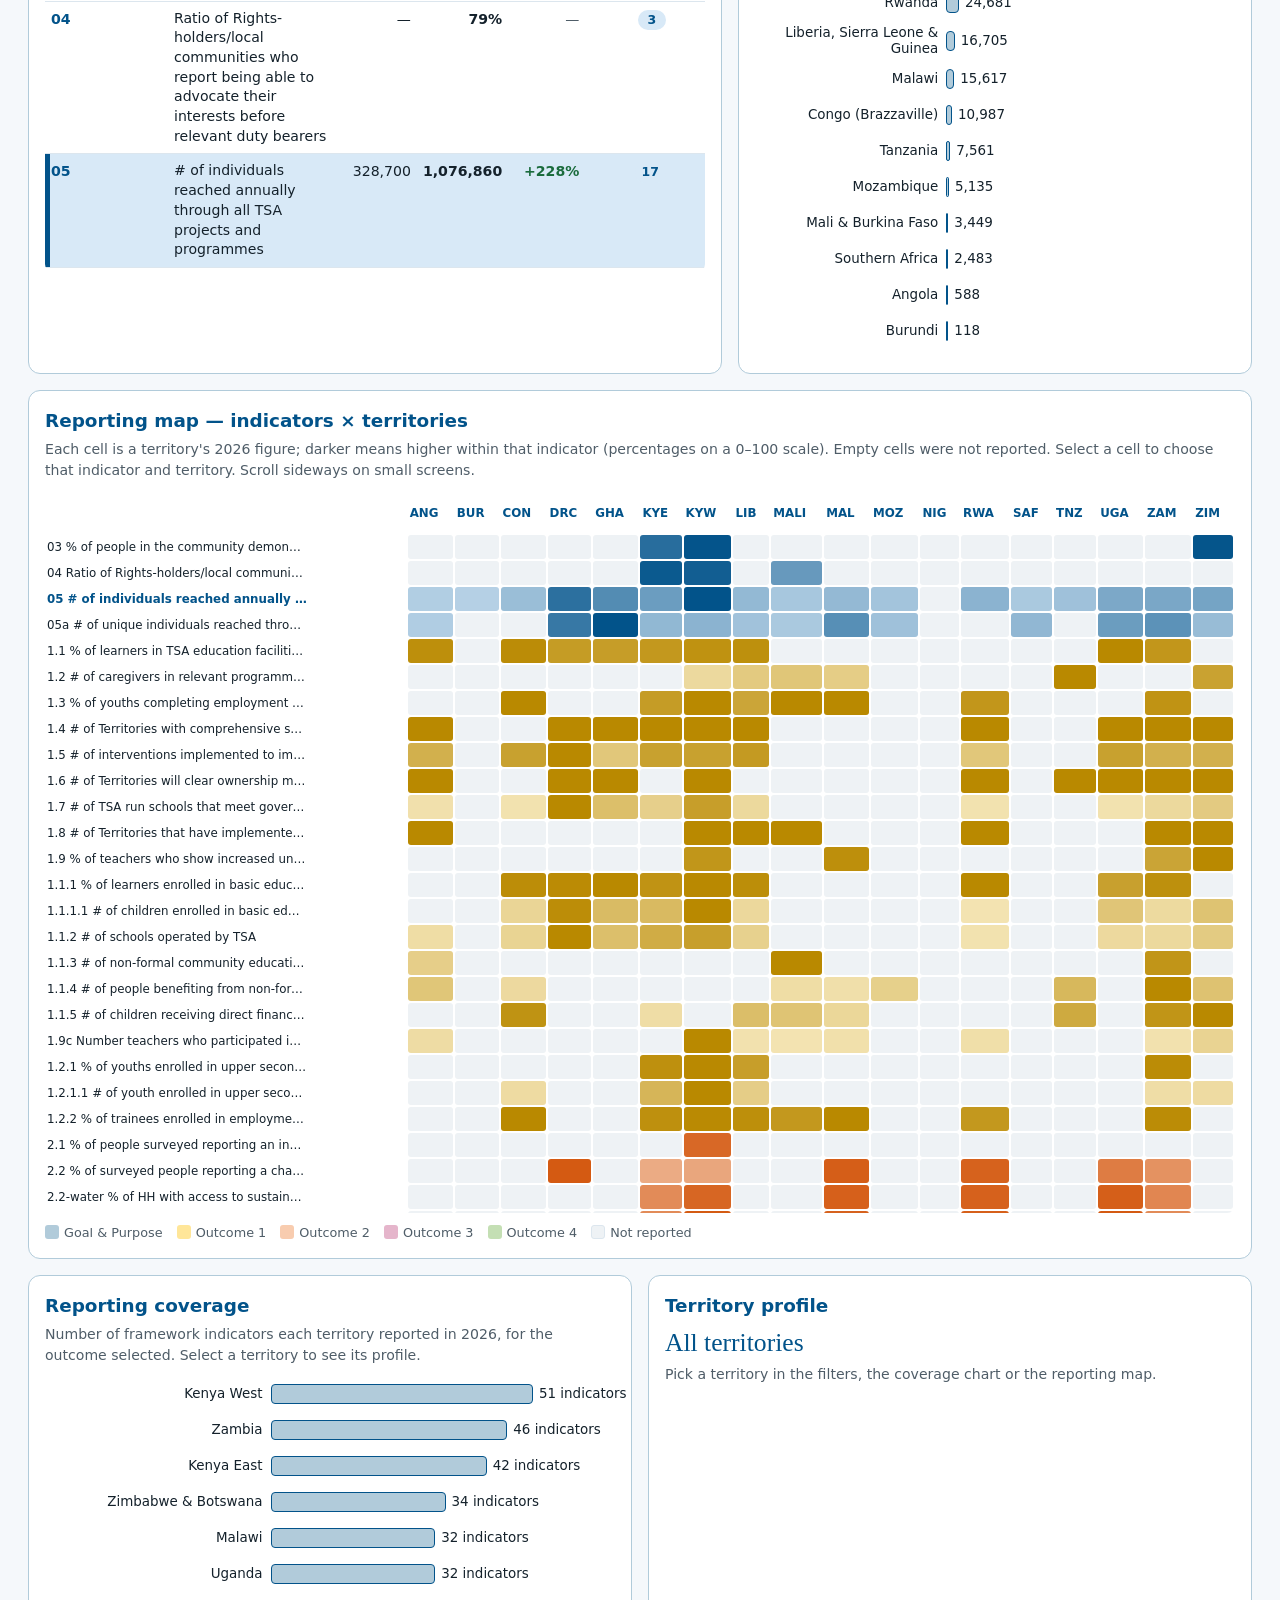
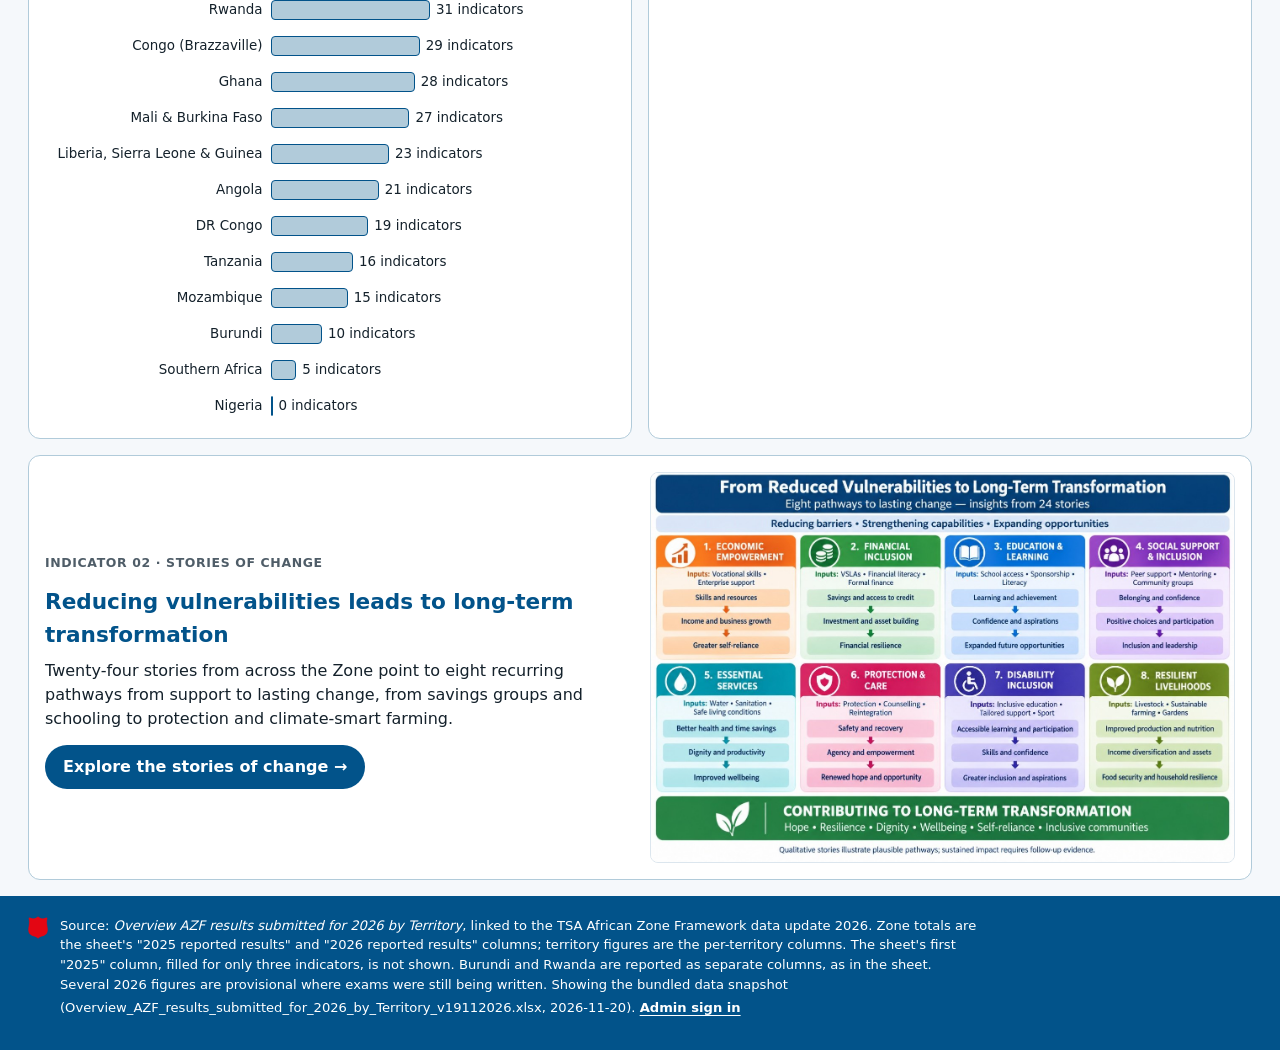
==== commit 6b88bed2: "Dashboard: drop the extra 'view or print' link under the summary button; refresh PDF Co-Authored-By:" ====
--- a/index.html
+++ b/index.html
@@ -34,7 +34,6 @@
           <a class="act act-primary" href="assets/AZF-2026-summary.pdf" download><svg viewBox="0 0 24 24" aria-hidden="true"><path d="M12 3v12"/><path d="M7 10l5 5 5-5"/><path d="M5 21h14"/></svg>Download 2-page summary <span class="act-sub">(PDF)</span></a>
           <button type="button" class="act" data-share><svg viewBox="0 0 24 24" aria-hidden="true"><circle cx="18" cy="5" r="3"/><circle cx="6" cy="12" r="3"/><circle cx="18" cy="19" r="3"/><path d="M8.6 13.5l6.8 4"/><path d="M15.4 6.5l-6.8 4"/></svg>Share this dashboard</button>
         </div>
-        <p class="act-note"><a href="summary.html">View or print the summary with the latest figures</a></p>
       </div>
       <nav class="wheel-col" aria-label="Framework wheel: filter by Strategic Outcome">
         <div class="wheel">
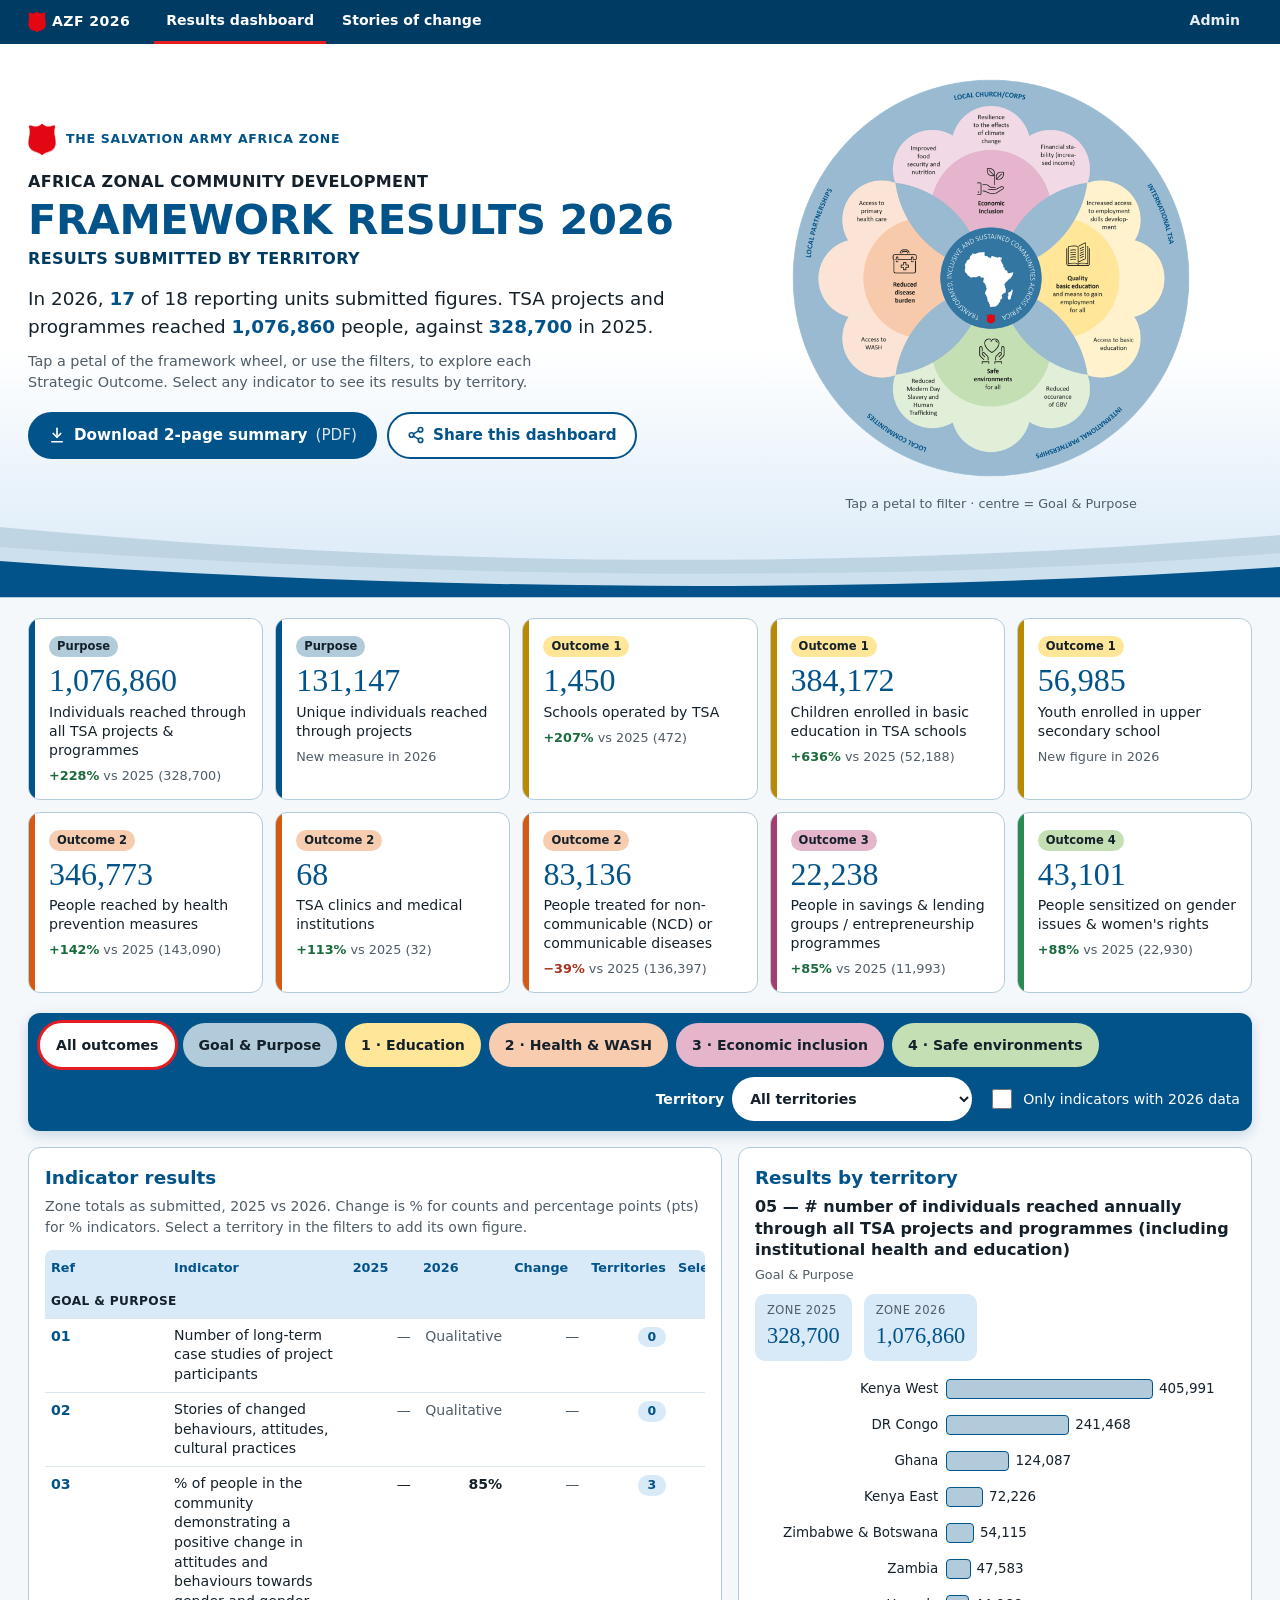
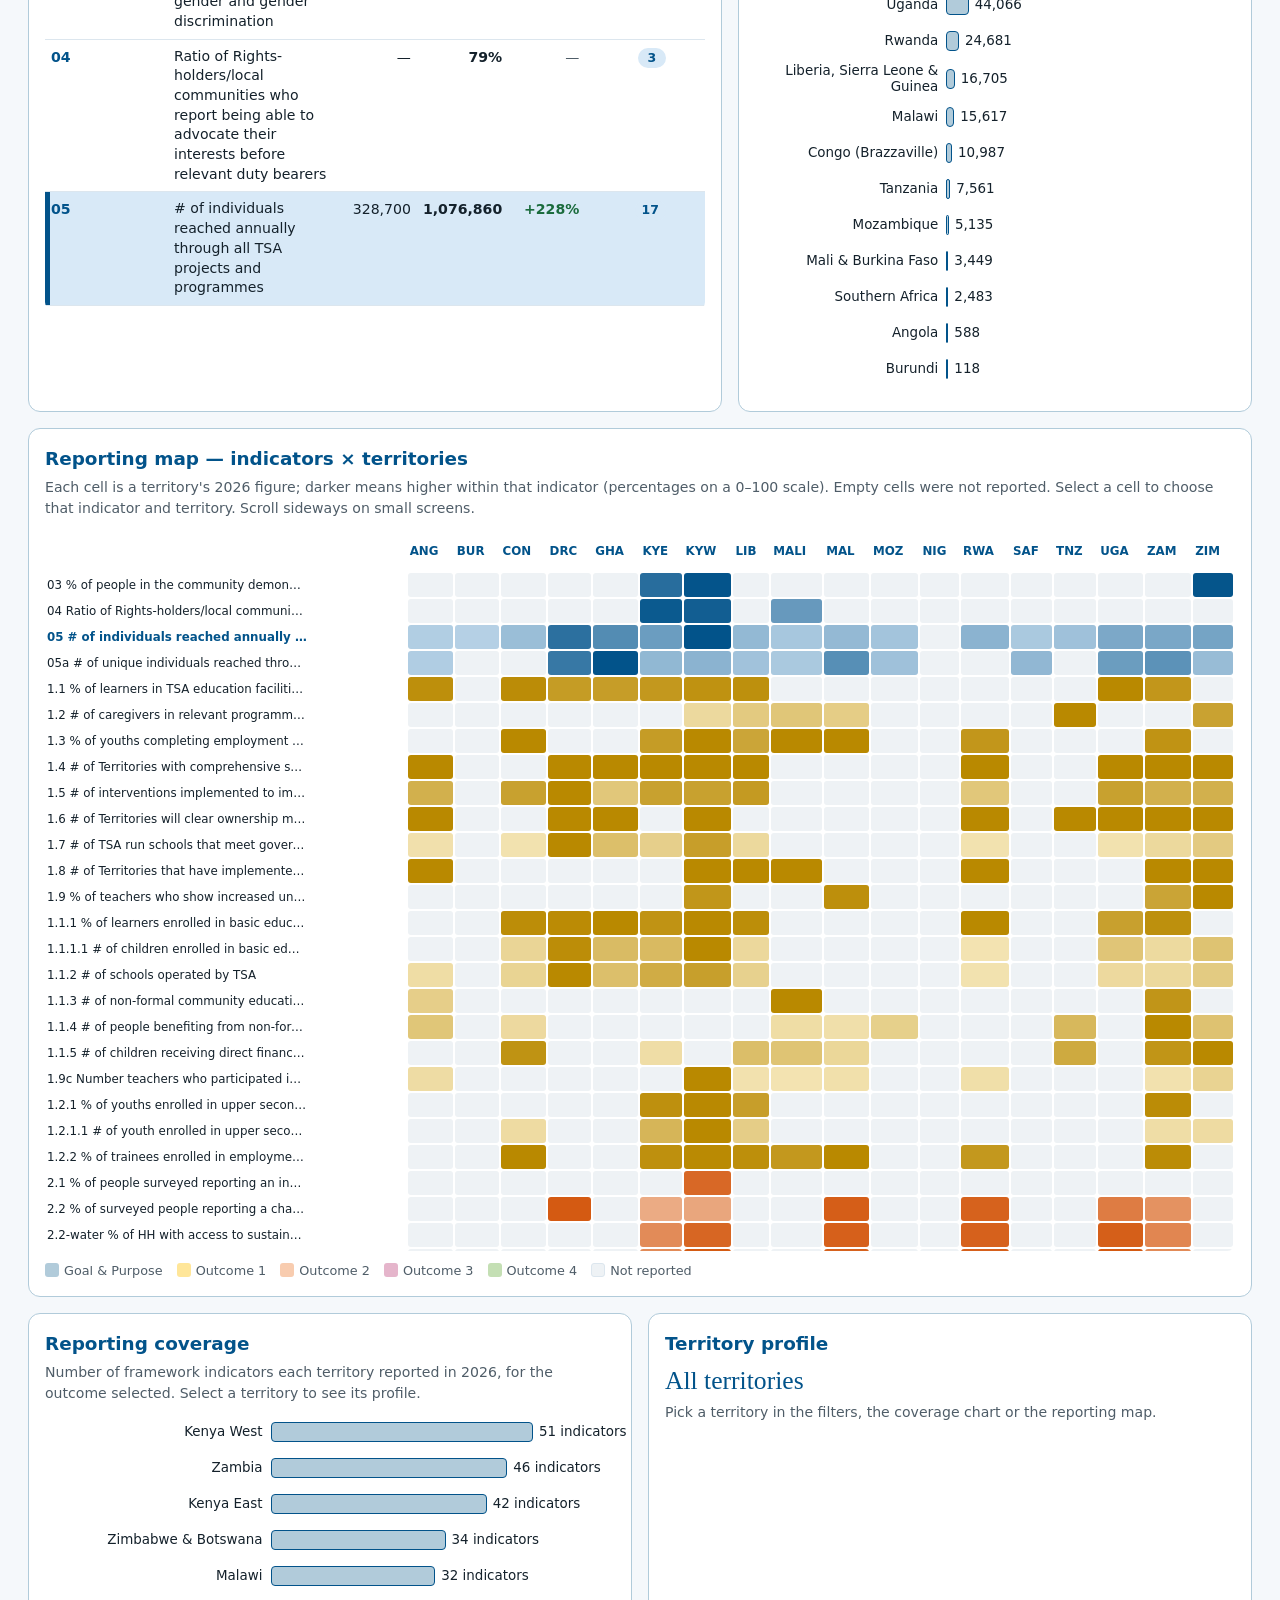
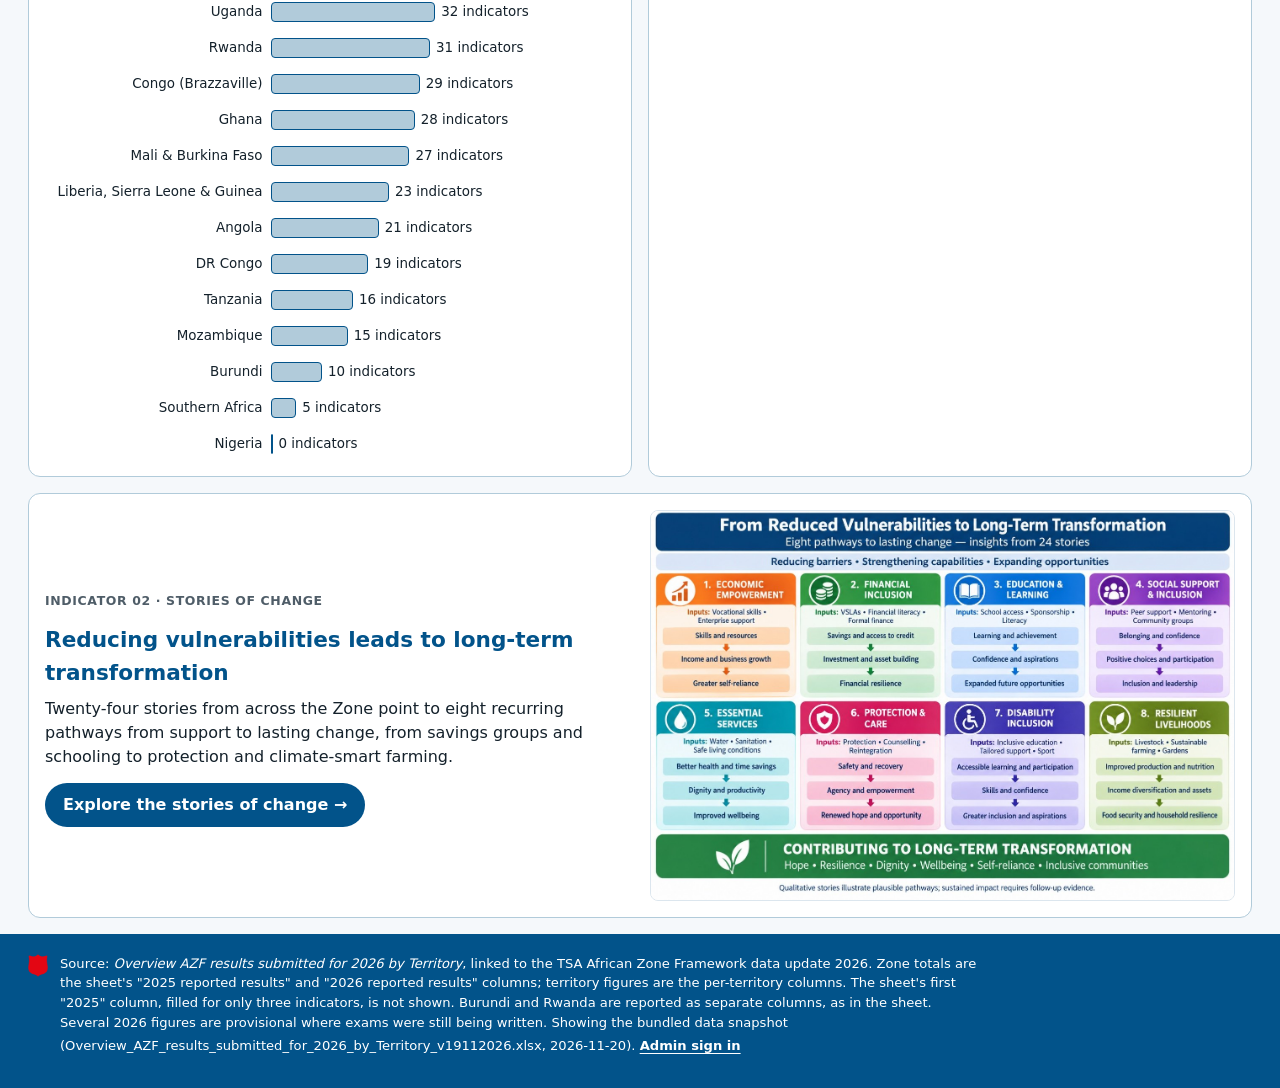
==== commit dab24e80: "Highlight clinics (2.1.6) and people treated for NCD/CD (2.1.4) - Two Outcome 2 headline cards on th" ====
--- a/index.html
+++ b/index.html
@@ -8,7 +8,7 @@
   <meta name="description" content="Interactive dashboard of the 2026 results submitted by territory for The Salvation Army Africa Zonal Community Development Framework.">
   <title>Africa Zonal Community Development Framework — 2026 Results</title>
   <link rel="icon" href="assets/img/tsa-shield.png">
-  <link rel="stylesheet" href="assets/css/style.css?v=20261120g">
+  <link rel="stylesheet" href="assets/css/style.css?v=20261120h">
 </head>
 <body>
   <a class="skip-link" href="#main">Skip to main content</a>
@@ -153,10 +153,10 @@
     </div>
   </footer>
 
-  <script src="assets/js/share.js?v=20261120g" defer></script>
-  <script src="assets/js/config.js?v=20261120g"></script>
-  <script src="data/azf-data.js?v=20261120g"></script>
-  <script src="assets/js/data-loader.js?v=20261120g"></script>
-  <script src="assets/js/app.js?v=20261120g"></script>
+  <script src="assets/js/share.js?v=20261120h" defer></script>
+  <script src="assets/js/config.js?v=20261120h"></script>
+  <script src="data/azf-data.js?v=20261120h"></script>
+  <script src="assets/js/data-loader.js?v=20261120h"></script>
+  <script src="assets/js/app.js?v=20261120h"></script>
 </body>
 </html>
--- a/assets/css/style.css
+++ b/assets/css/style.css
@@ -262,4 +262,4 @@
 @media (max-width: 480px) { .hero-actions .act { flex: 1 1 100%; justify-content: center; } }
 @media print { .hero-actions, .act-note { display: none; } }
 
-@media (min-width: 1000px) { .kpis { grid-template-columns: repeat(4, minmax(0, 1fr)); } }
+@media (min-width: 1180px) { .kpis { grid-template-columns: repeat(5, minmax(0, 1fr)); } }
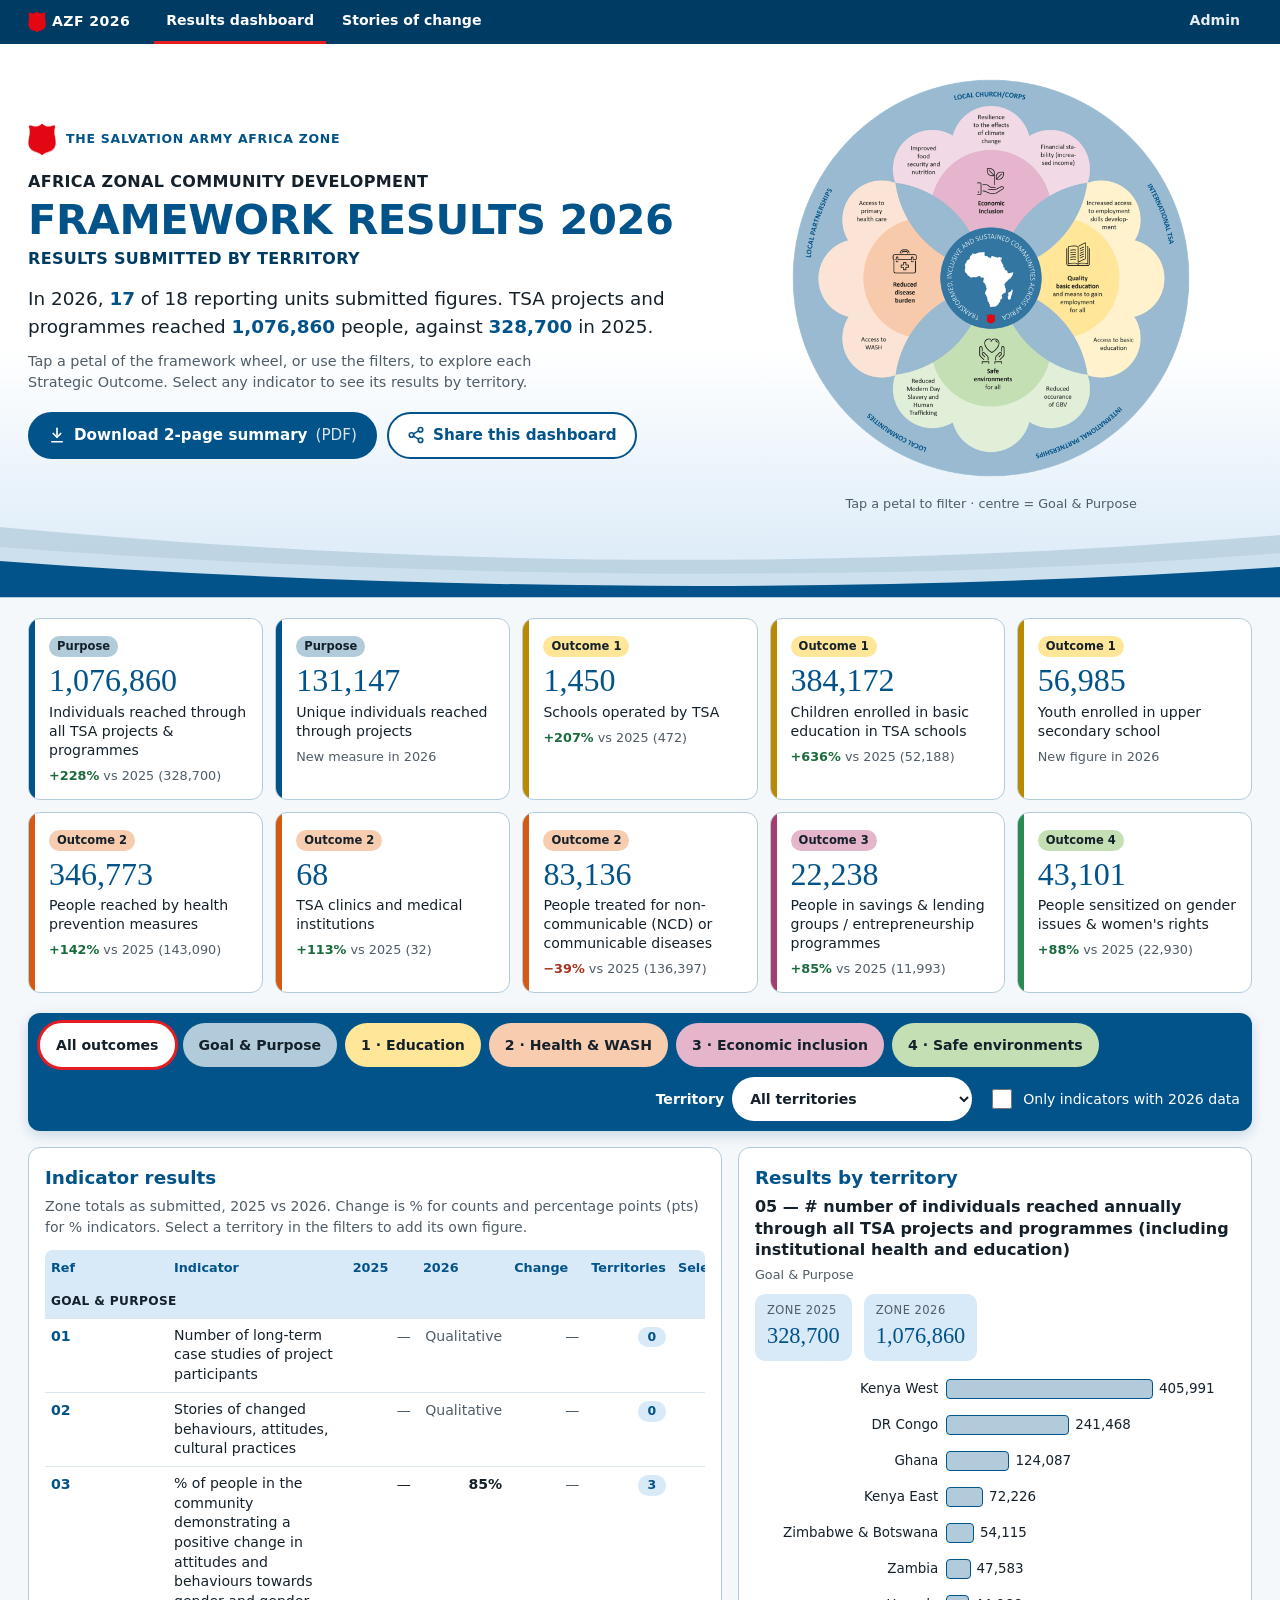
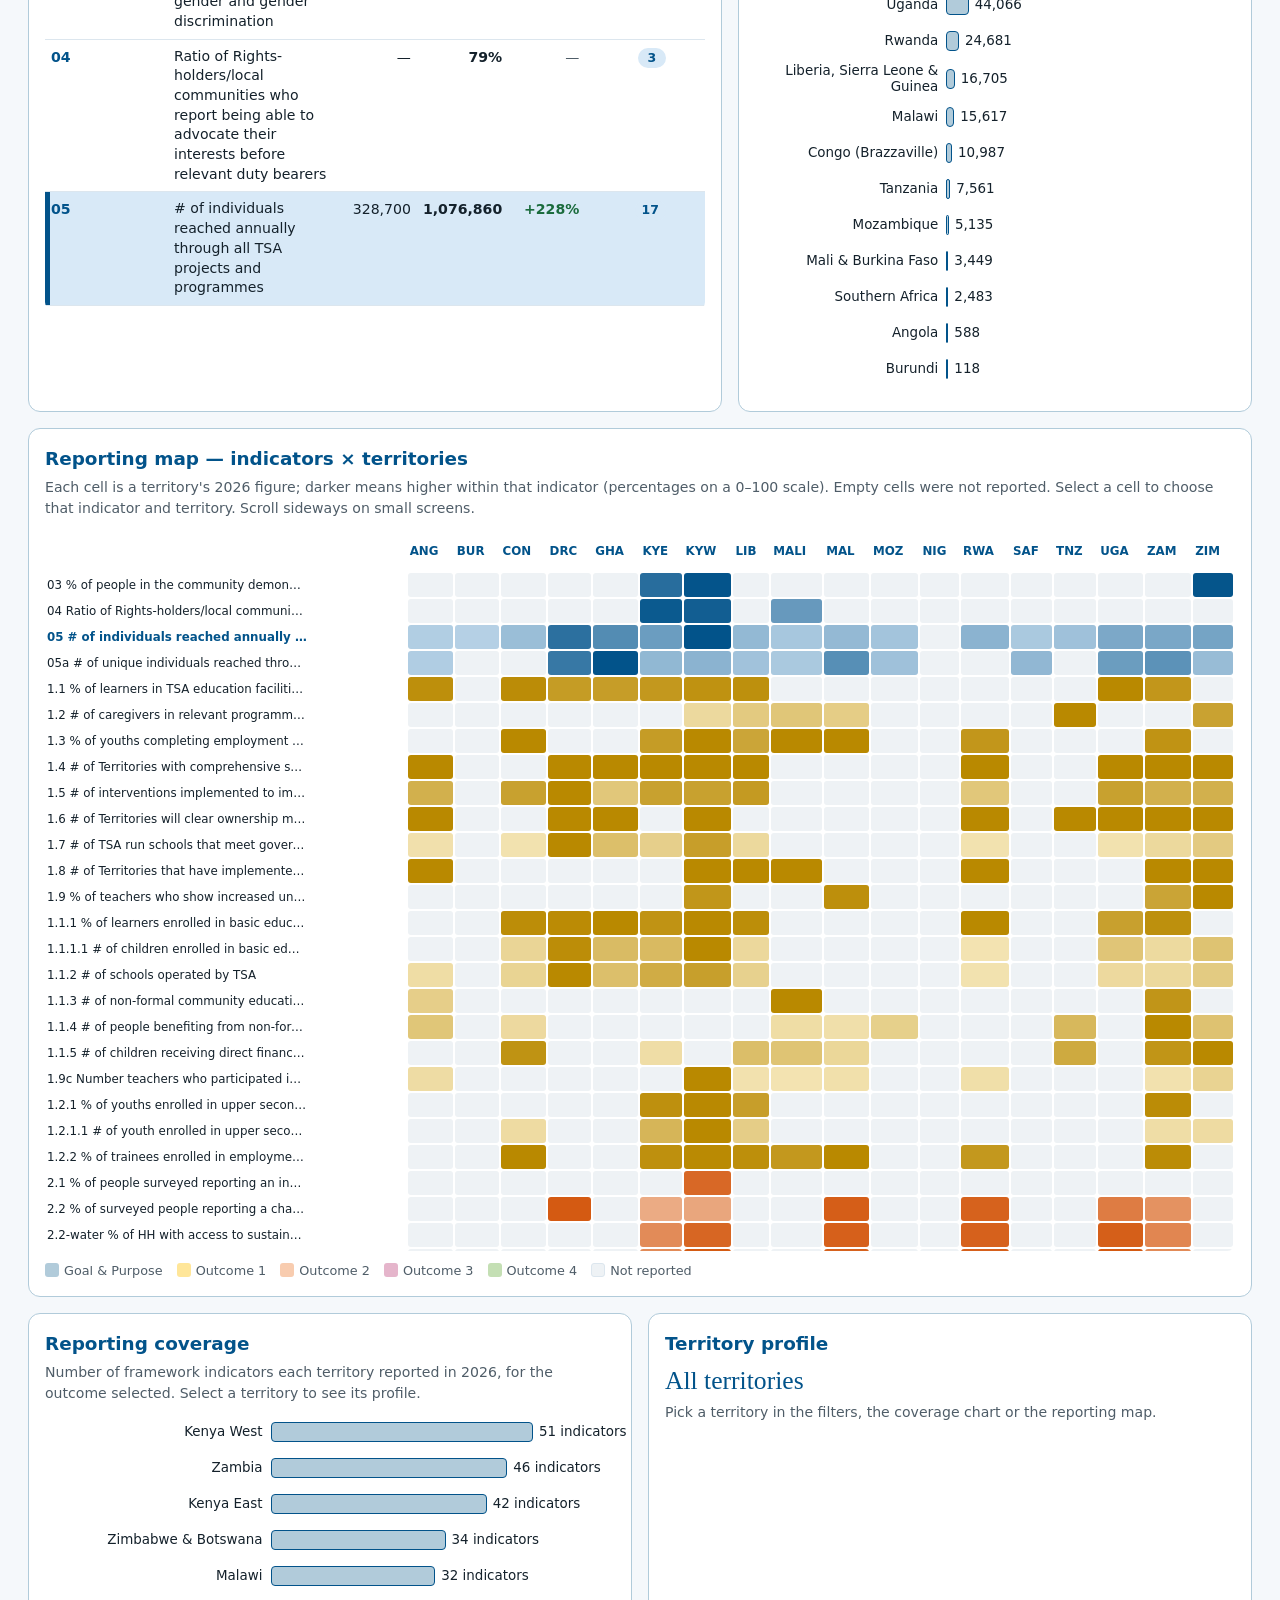
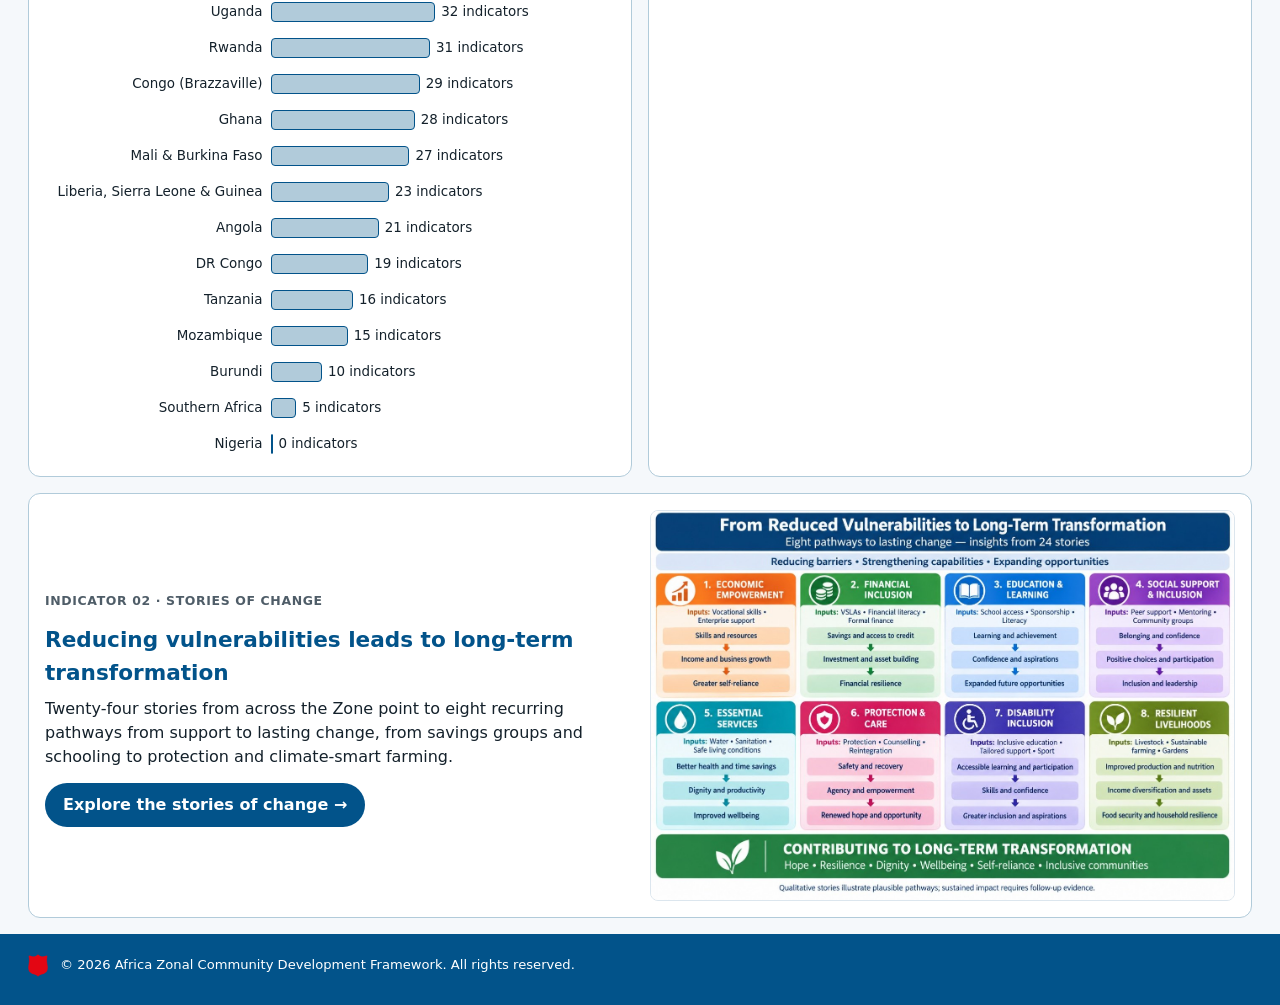
==== commit 9c01bf80: "Footer: copyright line only, on every page Replaces the long source note on the dashboard and storie" ====
--- a/index.html
+++ b/index.html
@@ -8,7 +8,7 @@
   <meta name="description" content="Interactive dashboard of the 2026 results submitted by territory for The Salvation Army Africa Zonal Community Development Framework.">
   <title>Africa Zonal Community Development Framework — 2026 Results</title>
   <link rel="icon" href="assets/img/tsa-shield.png">
-  <link rel="stylesheet" href="assets/css/style.css?v=20261120h">
+  <link rel="stylesheet" href="assets/css/style.css?v=20261120i">
 </head>
 <body>
   <a class="skip-link" href="#main">Skip to main content</a>
@@ -147,16 +147,16 @@
   </main>
 
   <footer class="foot">
-    <div class="wrap">
+    <div class="wrap foot-in">
       <img src="assets/img/tsa-shield.png" alt="" width="20" height="23">
-      <p>Source: <i id="src-name">Overview AZF results submitted for 2026 by Territory</i>, linked to the TSA African Zone Framework data update 2026. Zone totals are the sheet's "2025 reported results" and "2026 reported results" columns; territory figures are the per-territory columns. The sheet's first "2025" column, filled for only three indicators, is not shown. Burundi and Rwanda are reported as separate columns, as in the sheet. Several 2026 figures are provisional where exams were still being written. <span id="built"></span> <a class="admin-link" href="admin.html">Admin sign in</a></p>
+      <p>© 2026 Africa Zonal Community Development Framework. All rights reserved.</p>
     </div>
   </footer>
 
-  <script src="assets/js/share.js?v=20261120h" defer></script>
-  <script src="assets/js/config.js?v=20261120h"></script>
-  <script src="data/azf-data.js?v=20261120h"></script>
-  <script src="assets/js/data-loader.js?v=20261120h"></script>
-  <script src="assets/js/app.js?v=20261120h"></script>
+  <script src="assets/js/share.js?v=20261120i" defer></script>
+  <script src="assets/js/config.js?v=20261120i"></script>
+  <script src="data/azf-data.js?v=20261120i"></script>
+  <script src="assets/js/data-loader.js?v=20261120i"></script>
+  <script src="assets/js/app.js?v=20261120i"></script>
 </body>
 </html>
--- a/assets/css/style.css
+++ b/assets/css/style.css
@@ -263,3 +263,6 @@
 @media print { .hero-actions, .act-note { display: none; } }
 
 @media (min-width: 1180px) { .kpis { grid-template-columns: repeat(5, minmax(0, 1fr)); } }
+.foot-in { align-items: center !important; }
+.foot-in p { margin: 0; }
+@media (max-width: 680px) { .foot .foot-in { flex-direction: row; } }
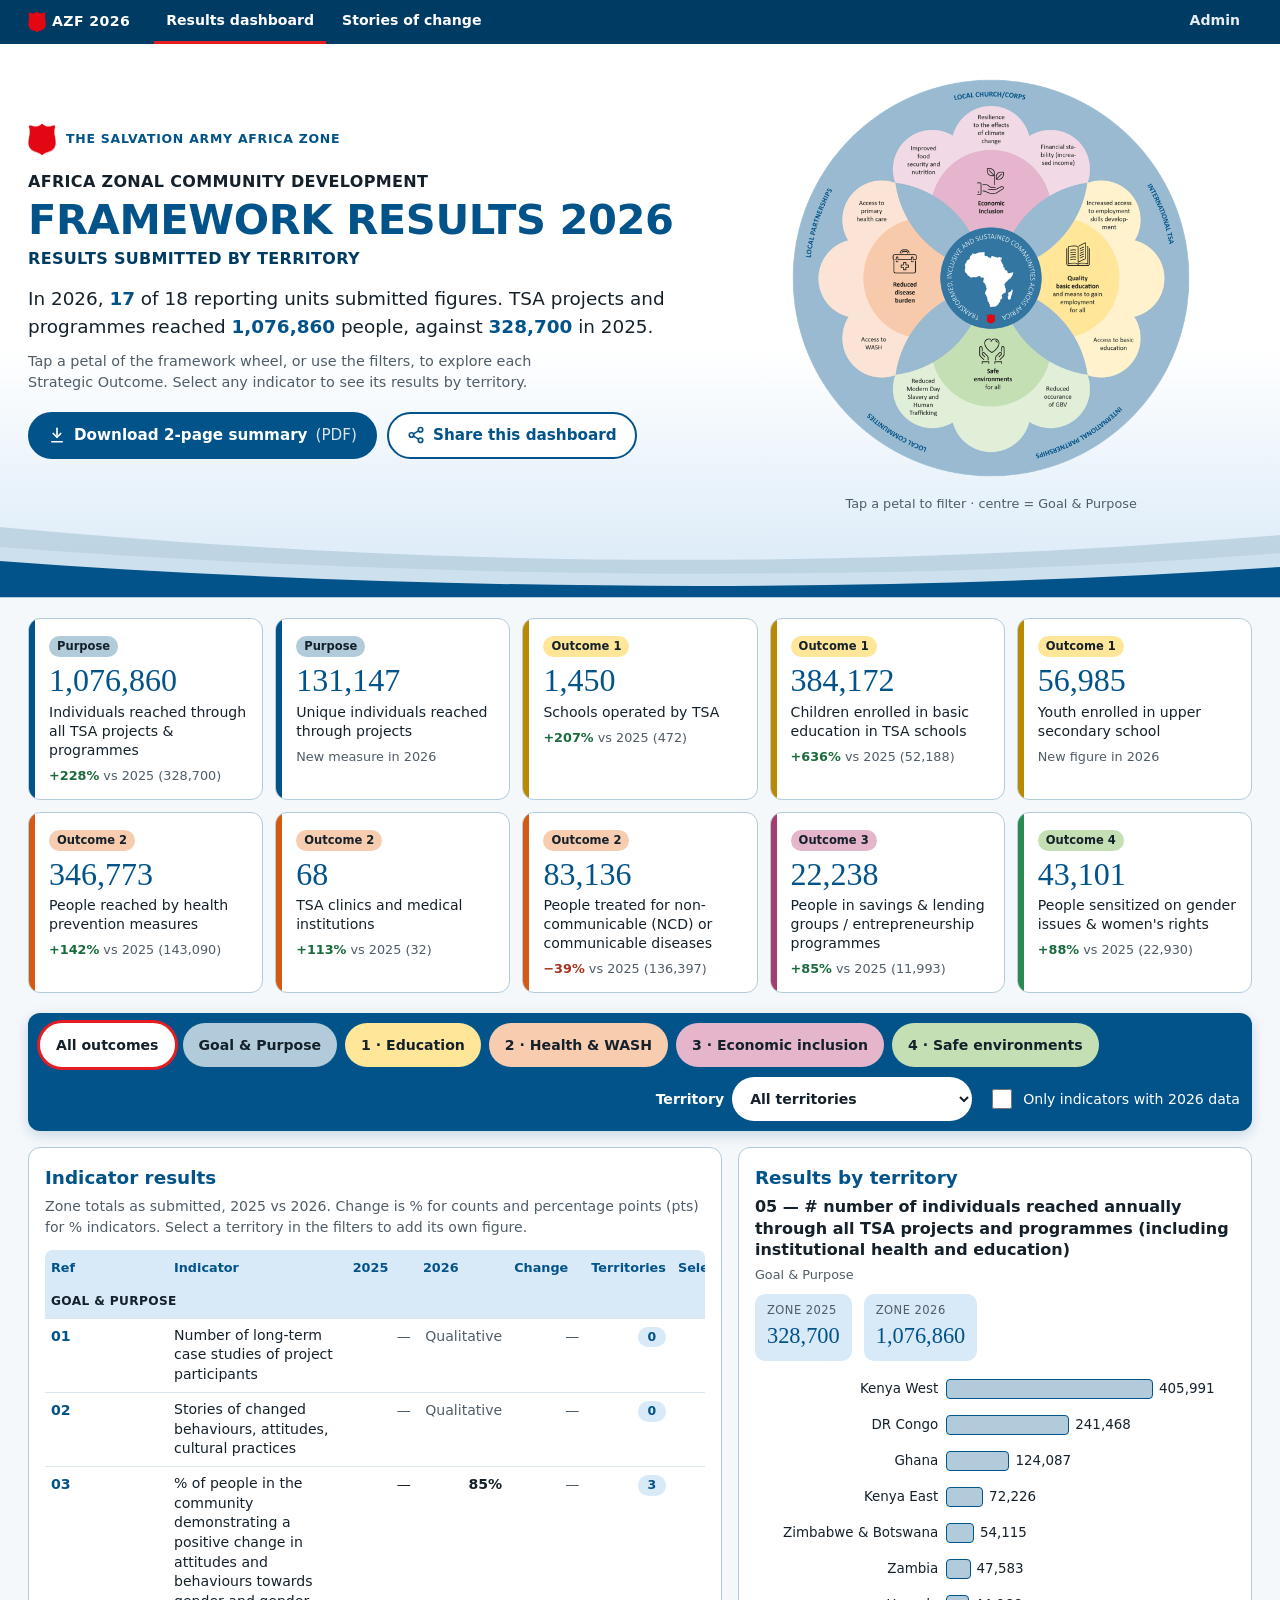
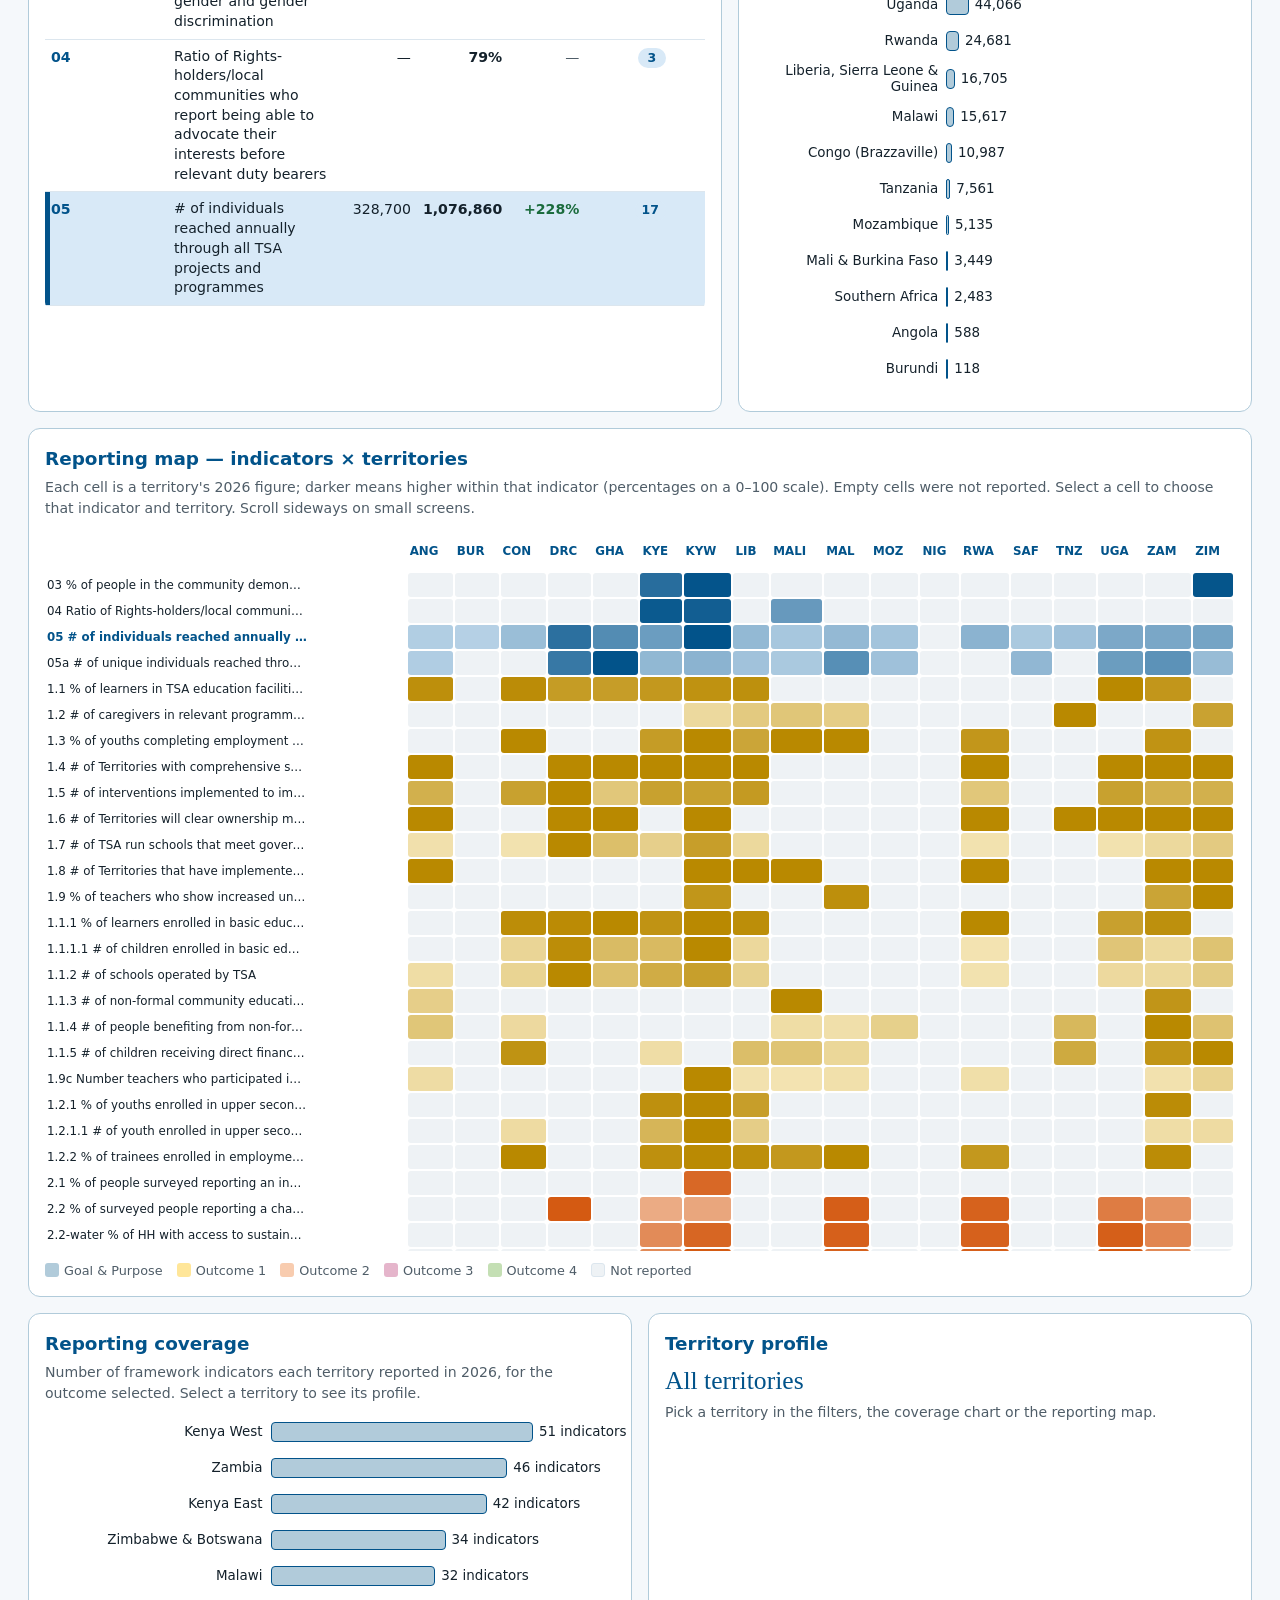
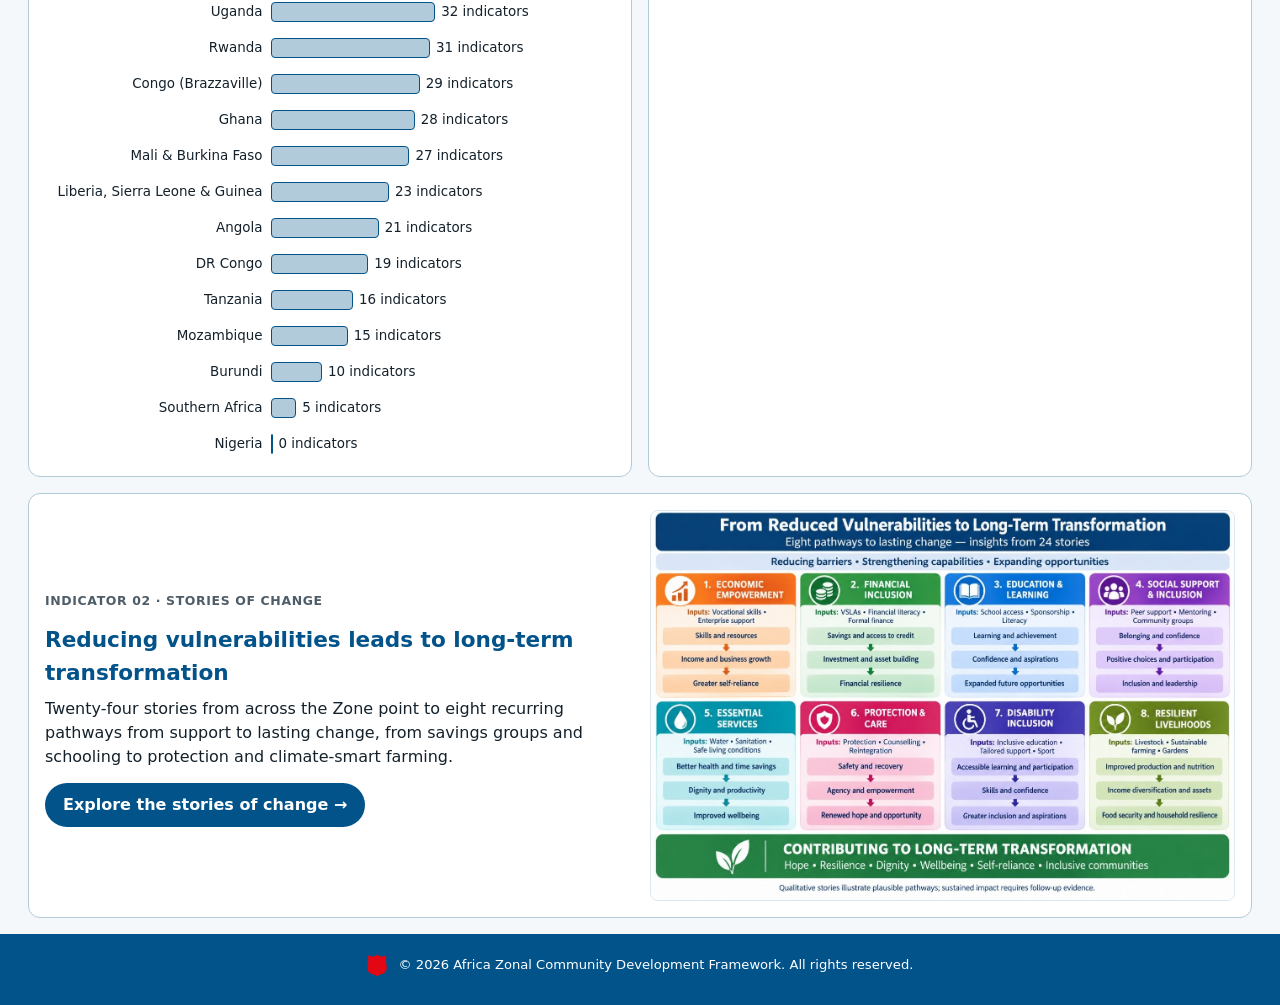
==== commit 43958a2e: "Center the footer Co-Authored-By: Claude Opus 5.5 <noreply@anthropic.com> Claude-Session: https://cl" ====
--- a/index.html
+++ b/index.html
@@ -8,7 +8,7 @@
   <meta name="description" content="Interactive dashboard of the 2026 results submitted by territory for The Salvation Army Africa Zonal Community Development Framework.">
   <title>Africa Zonal Community Development Framework — 2026 Results</title>
   <link rel="icon" href="assets/img/tsa-shield.png">
-  <link rel="stylesheet" href="assets/css/style.css?v=20261120i">
+  <link rel="stylesheet" href="assets/css/style.css?v=20261120j">
 </head>
 <body>
   <a class="skip-link" href="#main">Skip to main content</a>
@@ -153,10 +153,10 @@
     </div>
   </footer>
 
-  <script src="assets/js/share.js?v=20261120i" defer></script>
-  <script src="assets/js/config.js?v=20261120i"></script>
-  <script src="data/azf-data.js?v=20261120i"></script>
-  <script src="assets/js/data-loader.js?v=20261120i"></script>
-  <script src="assets/js/app.js?v=20261120i"></script>
+  <script src="assets/js/share.js?v=20261120j" defer></script>
+  <script src="assets/js/config.js?v=20261120j"></script>
+  <script src="data/azf-data.js?v=20261120j"></script>
+  <script src="assets/js/data-loader.js?v=20261120j"></script>
+  <script src="assets/js/app.js?v=20261120j"></script>
 </body>
 </html>
--- a/assets/css/style.css
+++ b/assets/css/style.css
@@ -266,3 +266,4 @@
 .foot-in { align-items: center !important; }
 .foot-in p { margin: 0; }
 @media (max-width: 680px) { .foot .foot-in { flex-direction: row; } }
+.foot .foot-in { justify-content: center; text-align: center; }
